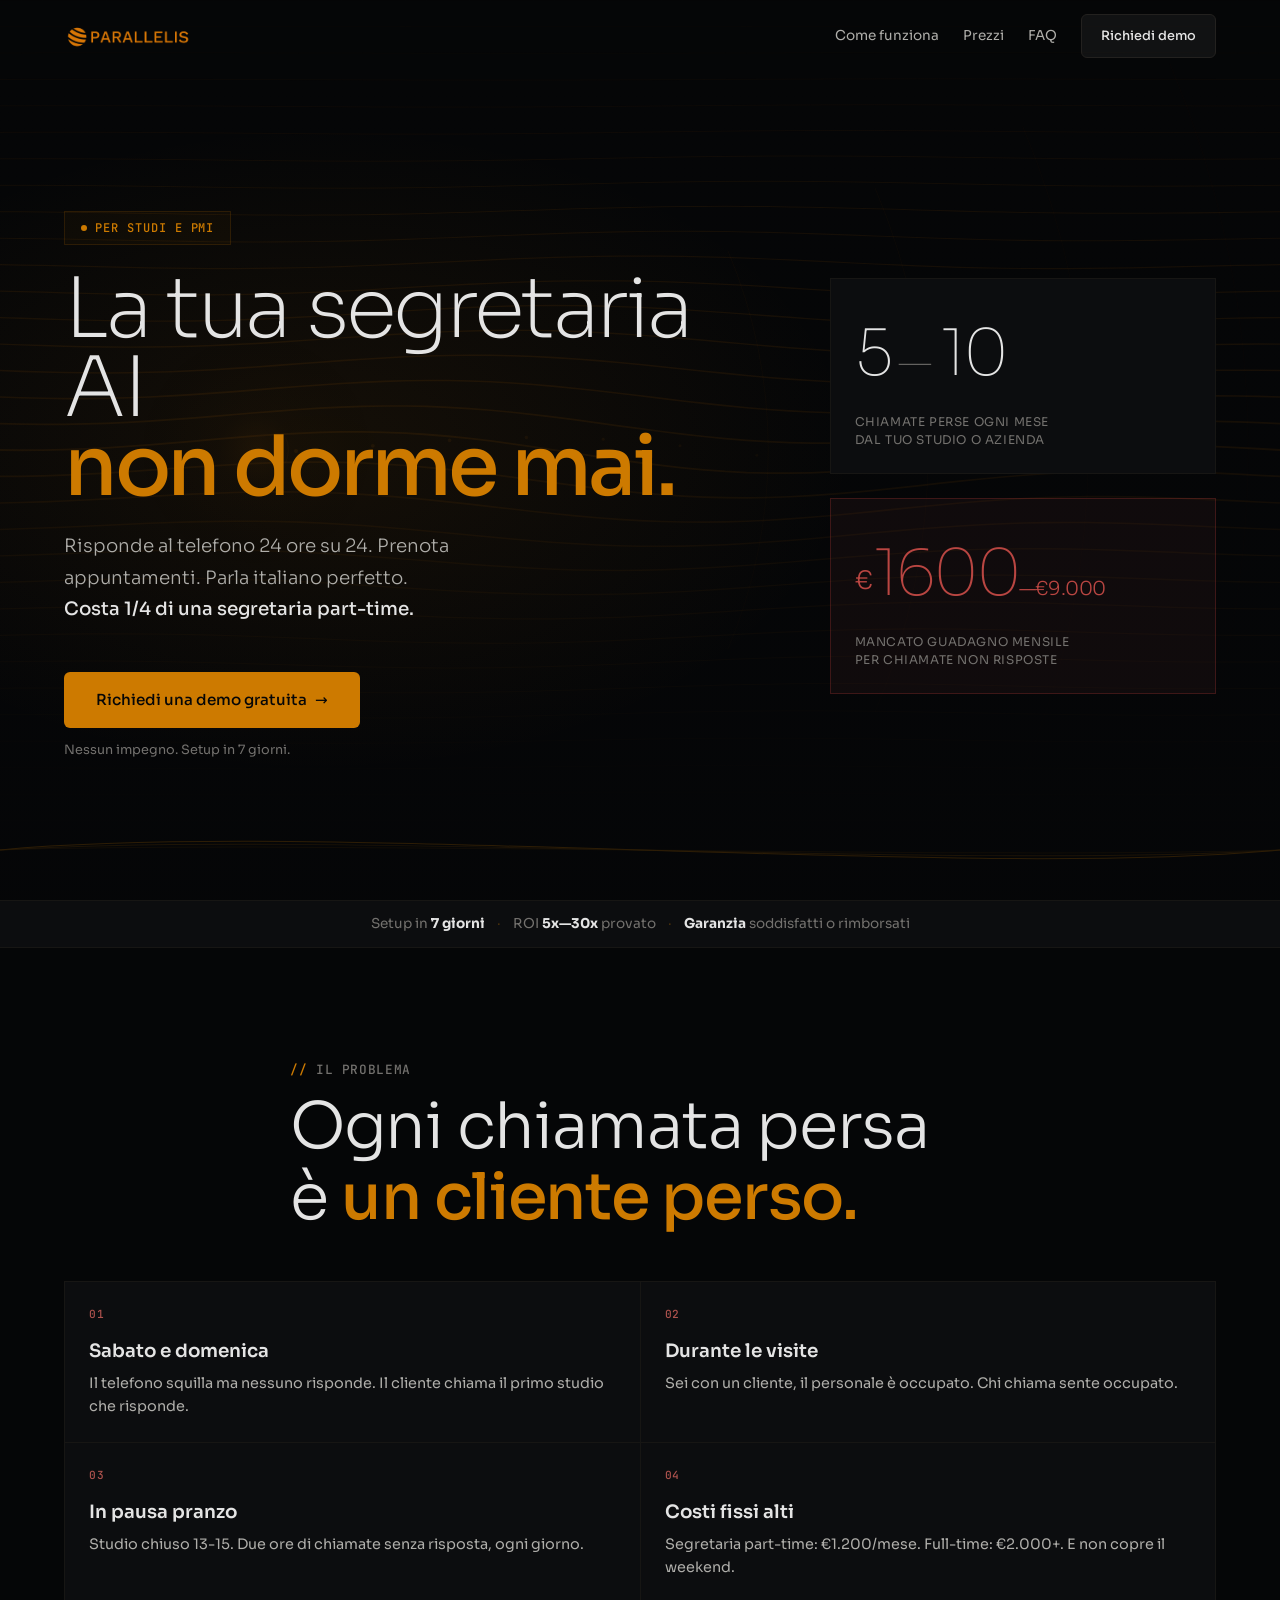
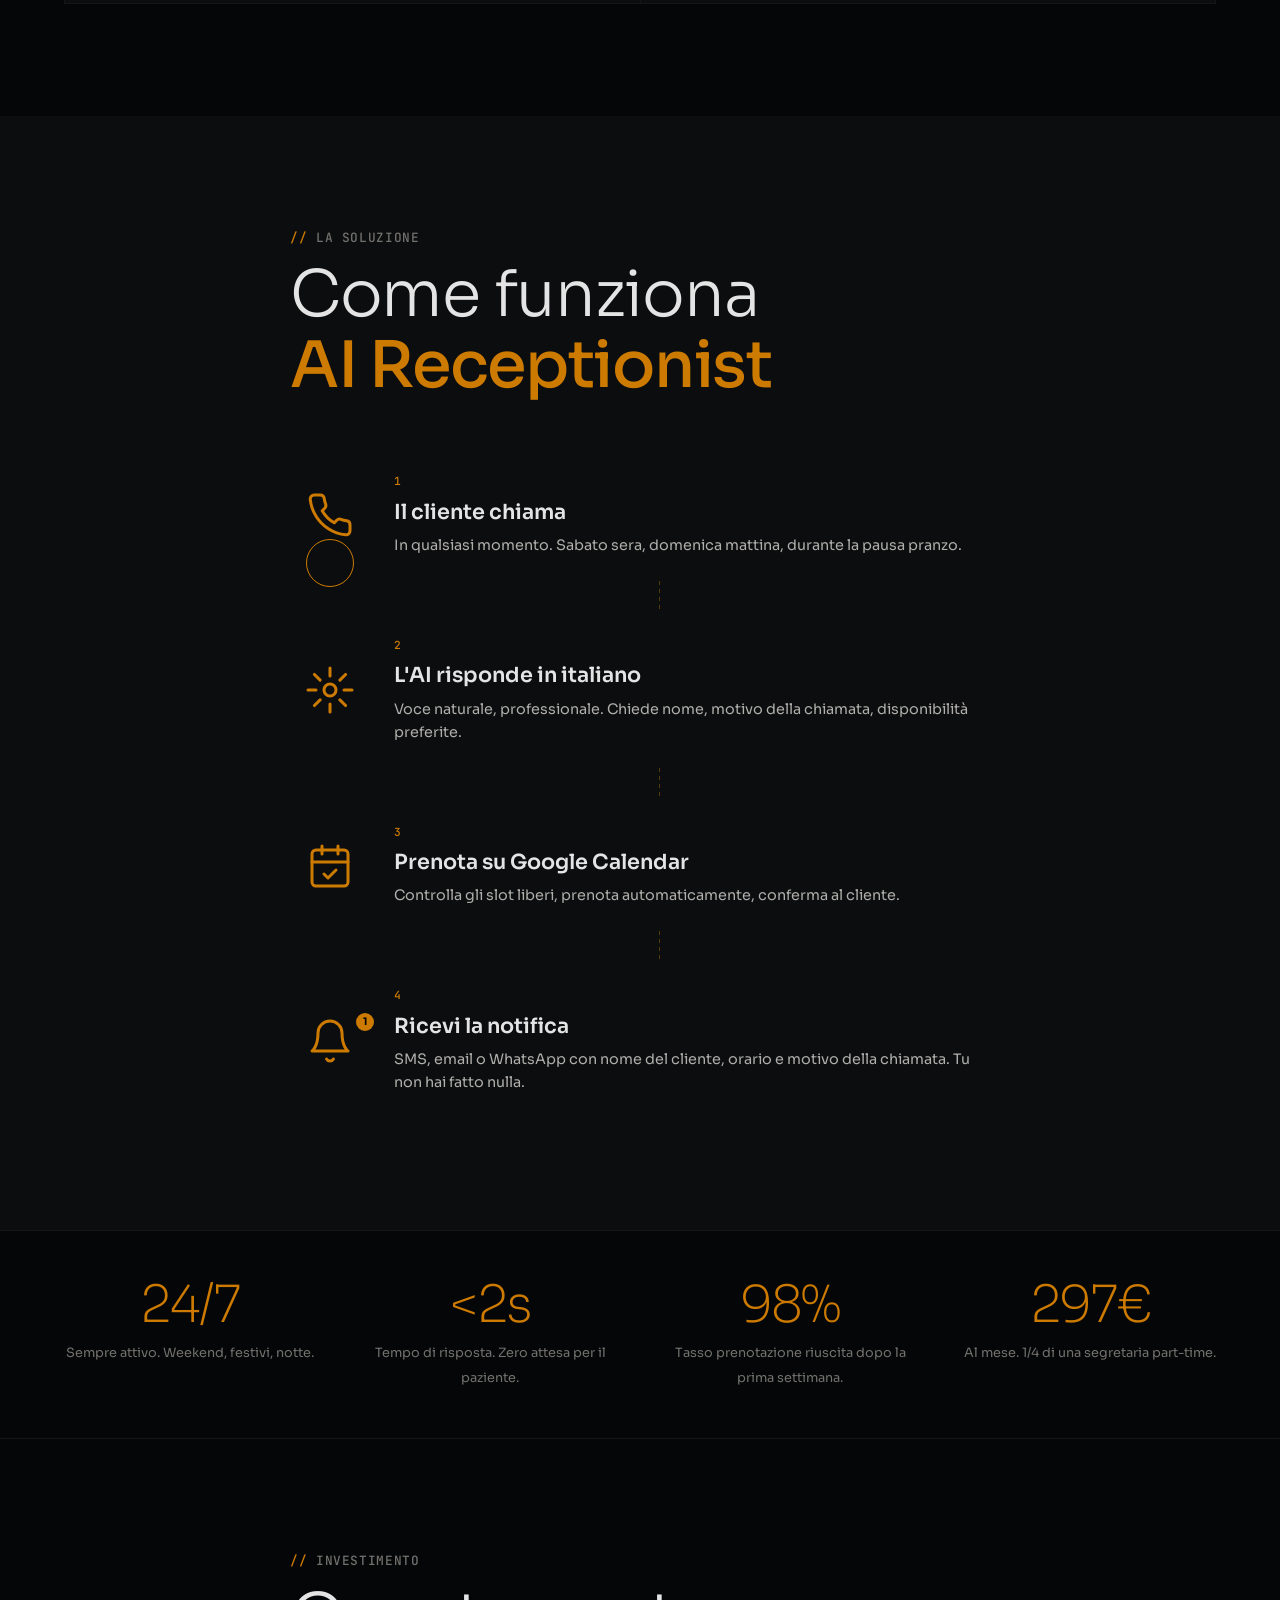
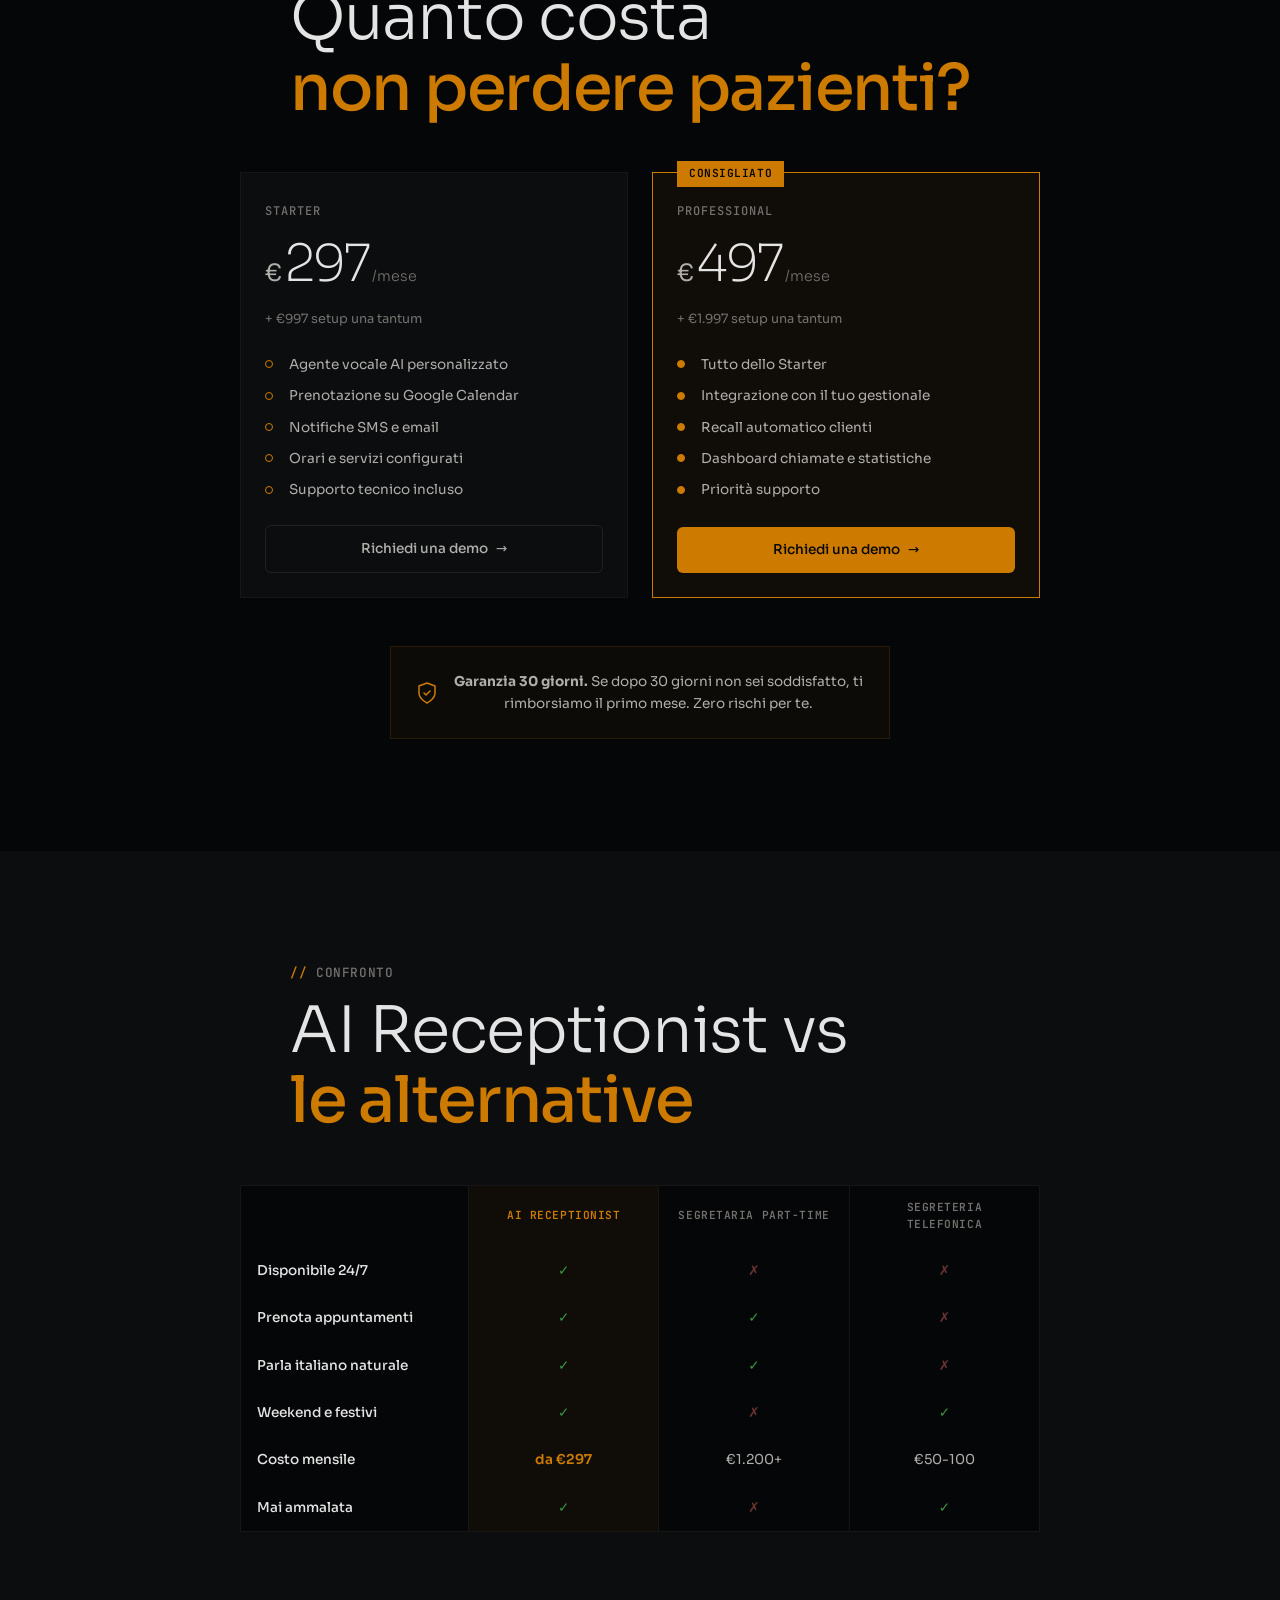
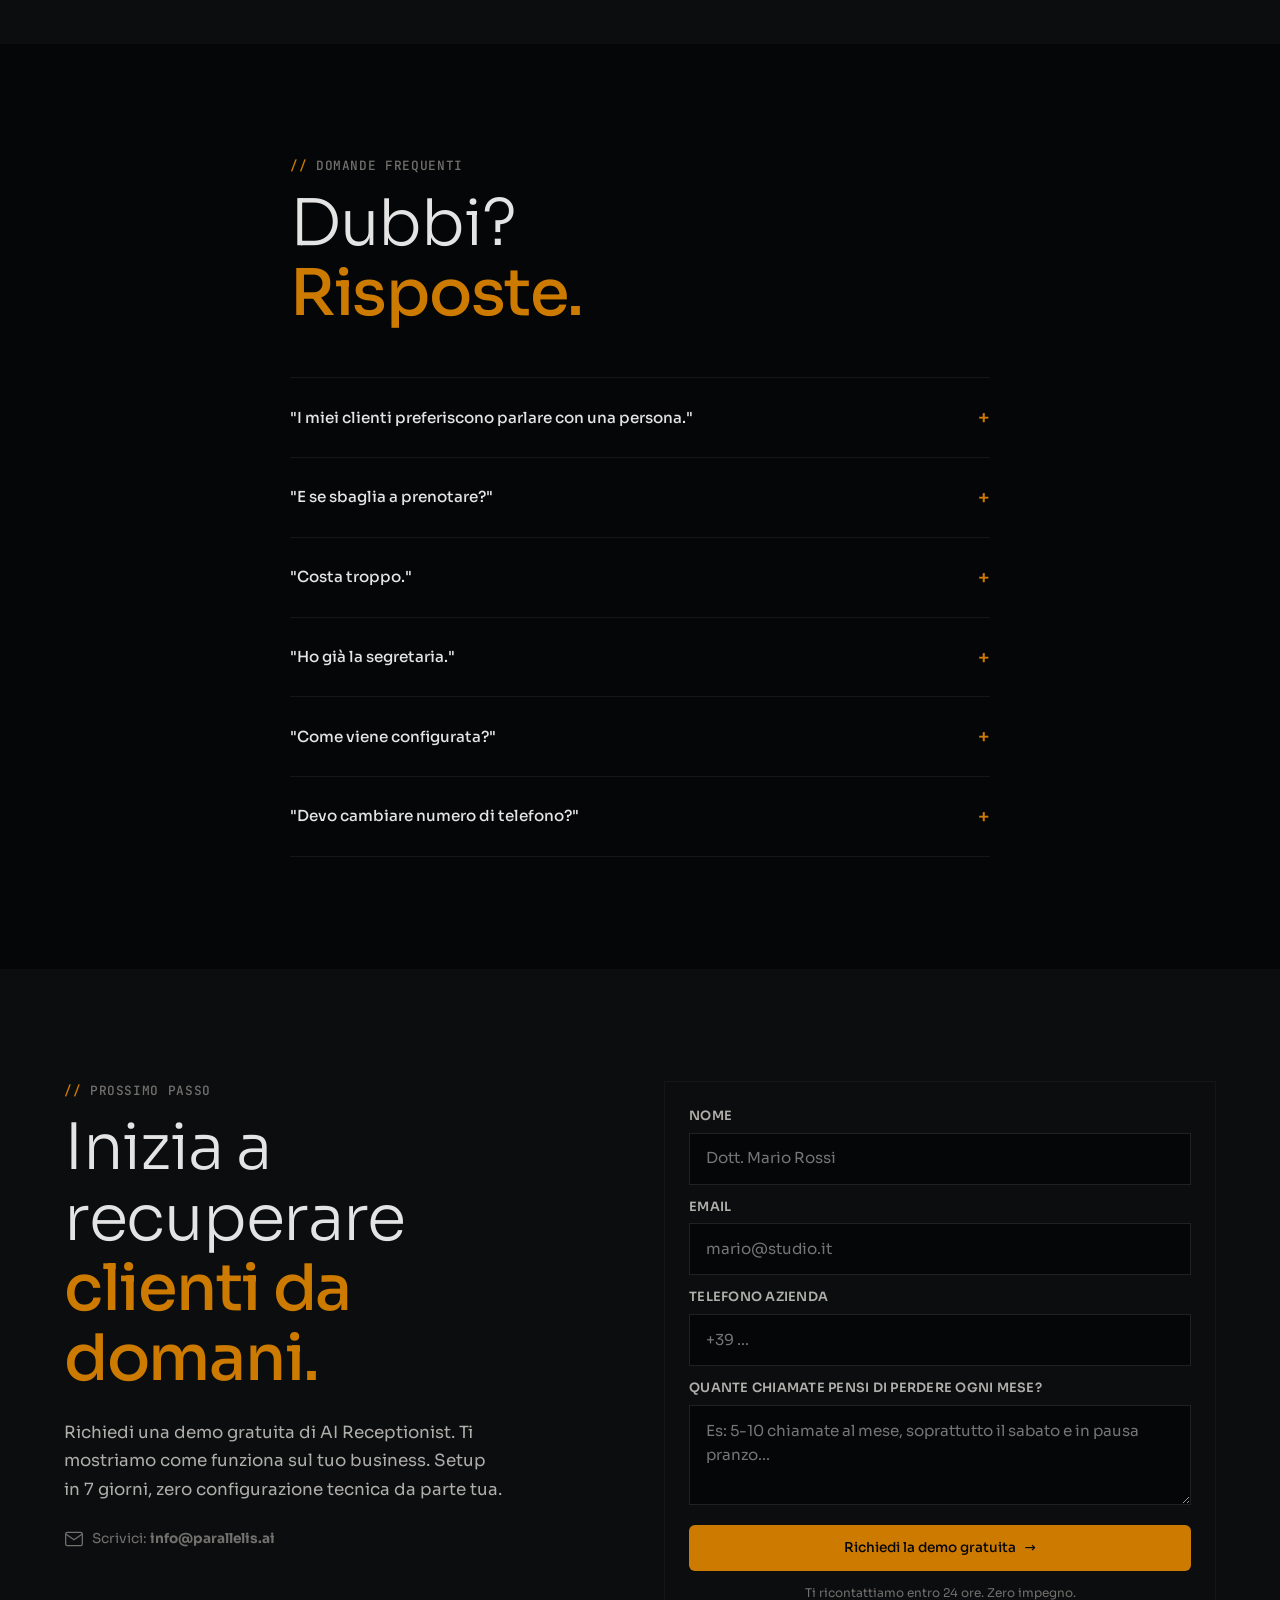
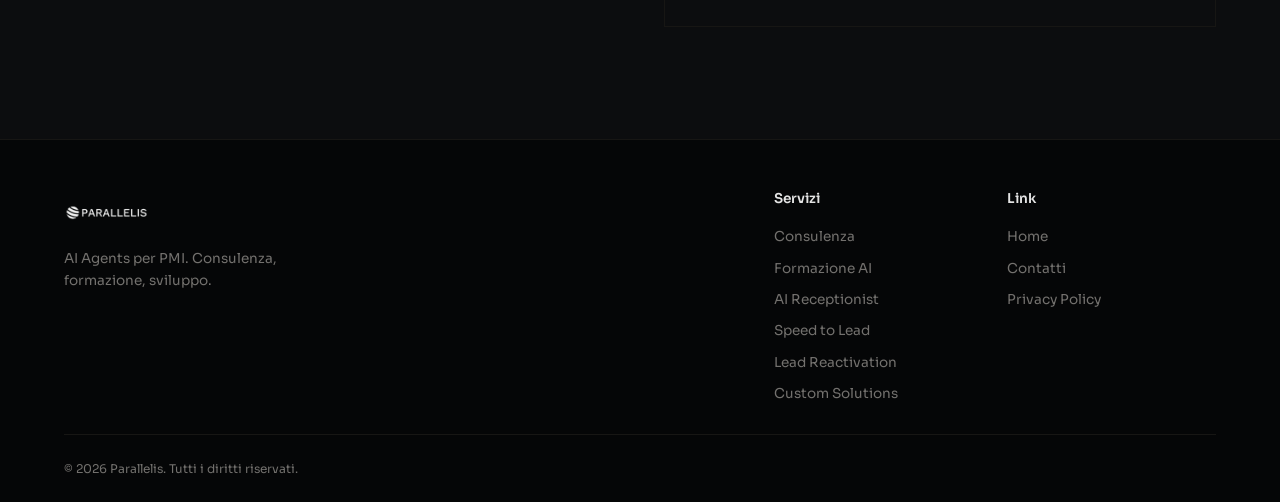
==== ai-receptionist.html @ dc1c299d "Initial commit: AI Receptionist, Speed to Lead, Lead Reactivation, Formazione AI" ====
<!DOCTYPE html>
<html lang="it" class="no-js">
<head>
<meta charset="UTF-8">
<meta name="viewport" content="width=device-width, initial-scale=1.0">
<title>Parallelis AI</title>
<meta name="description" content="Receptionist AI che risponde al telefono 24 ore su 24, parla italiano, prenota appuntamenti su Google Calendar. Da 297€/mese. Garanzia soddisfatti o rimborsati 30 giorni.">
<meta name="keywords" content="receptionist AI, assistente vocale, segretaria AI, dentista, studio dentistico, prenotazioni automatiche, voice agent">
<meta name="author" content="Parallelis">
<meta name="robots" content="index, follow">
<link rel="canonical" href="https://parallelis.it/ai-receptionist">

<meta property="og:title" content="AI Receptionist — La tua segretaria AI che non dorme mai">
<meta property="og:description" content="Risponde al telefono 24/7, prenota appuntamenti, parla italiano perfetto. Garanzia 30 giorni.">
<meta property="og:type" content="product">
<meta property="og:url" content="https://parallelis.it/ai-receptionist">
<meta property="og:site_name" content="Parallelis">

<meta name="twitter:card" content="summary_large_image">
<meta name="twitter:title" content="AI Receptionist — Segretaria AI 24/7 per la tua azienda">
<meta name="twitter:description" content="Non perdere più clienti. L'AI risponde, prenota, ti notifica. 297€/mese.">

<script type="application/ld+json">
{
  "@context": "https://schema.org",
  "@type": "SoftwareApplication",
  "name": "AI Receptionist by Parallelis",
  "applicationCategory": "BusinessApplication",
  "operatingSystem": "Cloud",
  "description": "Assistente vocale AI 24/7 per studi professionali e PMI. Risponde al telefono, prenota appuntamenti, qualifica clienti.",
  "offers": {
    "@type": "AggregateOffer",
    "lowPrice": "997",
    "highPrice": "1997",
    "priceCurrency": "EUR",
    "billingPeriod": "P1M"
  }
}
</script>

<link rel="preconnect" href="https://fonts.googleapis.com">
<link rel="preconnect" href="https://fonts.gstatic.com" crossorigin>
<link rel="icon" type="image/png" href="favicon.png" sizes="64x64">
<link rel="apple-touch-icon" href="apple-touch-icon.png">
<link href="https://fonts.googleapis.com/css2?family=Sora:wght@300;400;500;600;700;800&family=JetBrains+Mono:wght@400;500&display=swap" rel="stylesheet">
<link rel="stylesheet" href="styles.css">
<link rel="stylesheet" href="receptionist.css">
<script>document.documentElement.classList.remove('no-js');</script>
</head>
<body>

<a href="#main-content" class="skip-link">Salta al contenuto</a>

<header class="site-header" role="banner">
  <nav class="nav" aria-label="Navigazione principale">
    <a href="index.html" class="logo" aria-label="Parallelis Home">
      <img src="parallelis-logo-amber.png" alt="Parallelis" class="logo-img" width="240" height="135">
    </a>
    <div class="nav-links" id="nav-menu">
      <a href="#come-funziona">Come funziona</a>
      <a href="#prezzi">Prezzi</a>
      <a href="#faq">FAQ</a>
      <a href="#contatto" class="btn btn--nav">Richiedi demo</a>
    </div>
    <button class="hamburger" aria-label="Menu" aria-expanded="false" aria-controls="nav-menu">
      <span class="hamburger-line"></span>
      <span class="hamburger-line"></span>
    </button>
  </nav>
</header>

<main id="main-content">

  <section class="lp-hero" id="hero">
    <div class="lp-hero-bg">
      <canvas class="lp-hero-canvas" aria-hidden="true"></canvas>
    </div>
    <div class="lp-hero-inner">
      <div class="lp-hero-text">
        <p class="lp-badge">
          <span class="lp-badge-dot"></span>
          Per studi e PMI
        </p>
        <h1 class="lp-hero-title">
          La tua segretaria AI<br>
          <span class="text-accent">non dorme mai.</span>
        </h1>
        <p class="lp-hero-sub">
          Risponde al telefono 24 ore su 24. Prenota appuntamenti. Parla italiano perfetto.<br>
          <strong>Costa 1/4 di una segretaria part-time.</strong>
        </p>
        <div class="lp-hero-cta">
          <a href="#contatto" class="btn btn--primary btn--lg">
            Richiedi una demo gratuita
            <span class="btn-arrow">→</span>
          </a>
          <p class="lp-hero-note">Nessun impegno. Setup in 7 giorni.</p>
        </div>
      </div>

      <div class="lp-hero-metric" aria-hidden="true">
        <div class="lp-metric-card">
          <span class="lp-metric-value" data-count="5">0</span><span class="lp-metric-dash">—</span><span class="lp-metric-value" data-count="10">0</span>
          <span class="lp-metric-label">chiamate perse ogni mese<br>dal tuo studio o azienda</span>
        </div>
        <div class="lp-metric-card lp-metric-card--accent">
          <span class="lp-metric-currency">€</span><span class="lp-metric-value" data-count="1600">0</span><span class="lp-metric-range">—€9.000</span>
          <span class="lp-metric-label">mancato guadagno mensile<br>per chiamate non risposte</span>
        </div>
      </div>
    </div>

    <div class="lp-wave" aria-hidden="true">
      <svg viewBox="0 0 800 100" preserveAspectRatio="none">
        <path class="wave-line wave-1" d="M0,50 C200,20 600,80 800,50" fill="none" stroke="currentColor" stroke-width="1"/>
        <path class="wave-line wave-2" d="M0,50 C200,30 600,70 800,50" fill="none" stroke="currentColor" stroke-width="1"/>
        <path class="wave-line wave-3" d="M0,50 C200,40 600,60 800,50" fill="none" stroke="currentColor" stroke-width="1"/>
      </svg>
    </div>
  </section>

  <section class="lp-social-proof">
    <div class="lp-proof-inner">
      <span class="lp-proof-item">Setup in <strong>7 giorni</strong></span>
      <span class="lp-proof-sep">·</span>
      <span class="lp-proof-item">ROI <strong>5x—30x</strong> provato</span>
      <span class="lp-proof-sep">·</span>
      <span class="lp-proof-item"><strong>Garanzia</strong> soddisfatti o rimborsati</span>
    </div>
  </section>

  <section class="lp-problem" id="problema">
    <div class="lp-container">
      <div class="lp-section-header">
        <p class="section-eyebrow"><span class="mono-accent">//</span> Il problema</p>
        <h2 class="section-title">
          Ogni chiamata persa<br>
          è <span class="text-accent">un cliente perso.</span>
        </h2>
      </div>
      <div class="lp-problem-grid">
        <div class="lp-problem-item" data-reveal>
          <span class="lp-problem-num">01</span>
          <h3>Sabato e domenica</h3>
          <p>Il telefono squilla ma nessuno risponde. Il cliente chiama il primo studio che risponde.</p>
        </div>
        <div class="lp-problem-item" data-reveal>
          <span class="lp-problem-num">02</span>
          <h3>Durante le visite</h3>
          <p>Sei con un cliente, il personale è occupato. Chi chiama sente occupato.</p>
        </div>
        <div class="lp-problem-item" data-reveal>
          <span class="lp-problem-num">03</span>
          <h3>In pausa pranzo</h3>
          <p>Studio chiuso 13-15. Due ore di chiamate senza risposta, ogni giorno.</p>
        </div>
        <div class="lp-problem-item" data-reveal>
          <span class="lp-problem-num">04</span>
          <h3>Costi fissi alti</h3>
          <p>Segretaria part-time: €1.200/mese. Full-time: €2.000+. E non copre il weekend.</p>
        </div>
      </div>
    </div>
  </section>

  <section class="lp-solution" id="come-funziona">
    <div class="lp-container">
      <div class="lp-section-header">
        <p class="section-eyebrow"><span class="mono-accent">//</span> La soluzione</p>
        <h2 class="section-title">
          Come funziona<br>
          <span class="text-accent">AI Receptionist</span>
        </h2>
      </div>

      <div class="lp-flow">
        <div class="lp-flow-step" data-reveal>
          <div class="lp-flow-visual">
            <div class="lp-phone-ring">
              <svg width="48" height="48" viewBox="0 0 24 24" fill="none" stroke="currentColor" stroke-width="1.5" stroke-linecap="round" stroke-linejoin="round">
                <path d="M22 16.92v3a2 2 0 0 1-2.18 2 19.79 19.79 0 0 1-8.63-3.07 19.5 19.5 0 0 1-6-6 19.79 19.79 0 0 1-3.07-8.67A2 2 0 0 1 4.11 2h3a2 2 0 0 1 2 1.72c.127.96.361 1.903.7 2.81a2 2 0 0 1-.45 2.11L8.09 9.91a16 16 0 0 0 6 6l1.27-1.27a2 2 0 0 1 2.11-.45c.907.339 1.85.573 2.81.7A2 2 0 0 1 22 16.92z"/>
              </svg>
              <span class="lp-ring-pulse"></span>
            </div>
          </div>
          <div class="lp-flow-content">
            <span class="lp-flow-num">1</span>
            <h3>Il cliente chiama</h3>
            <p>In qualsiasi momento. Sabato sera, domenica mattina, durante la pausa pranzo.</p>
          </div>
        </div>

        <div class="lp-flow-connector" aria-hidden="true">
          <span class="lp-connector-line"></span>
        </div>

        <div class="lp-flow-step" data-reveal>
          <div class="lp-flow-visual">
            <div class="lp-ai-brain">
              <svg width="48" height="48" viewBox="0 0 24 24" fill="none" stroke="currentColor" stroke-width="1.5" stroke-linecap="round" stroke-linejoin="round">
                <circle cx="12" cy="12" r="3"/>
                <path d="M12 1v4M12 19v4M4.22 4.22l2.83 2.83M16.95 16.95l2.83 2.83M1 12h4M19 12h4M4.22 19.78l2.83-2.83M16.95 7.05l2.83-2.83"/>
              </svg>
            </div>
          </div>
          <div class="lp-flow-content">
            <span class="lp-flow-num">2</span>
            <h3>L'AI risponde in italiano</h3>
            <p>Voce naturale, professionale. Chiede nome, motivo della chiamata, disponibilità preferite.</p>
          </div>
        </div>

        <div class="lp-flow-connector" aria-hidden="true">
          <span class="lp-connector-line"></span>
        </div>

        <div class="lp-flow-step" data-reveal>
          <div class="lp-flow-visual">
            <div class="lp-calendar-check">
              <svg width="48" height="48" viewBox="0 0 24 24" fill="none" stroke="currentColor" stroke-width="1.5" stroke-linecap="round" stroke-linejoin="round">
                <rect x="3" y="4" width="18" height="18" rx="2" ry="2"/>
                <line x1="16" y1="2" x2="16" y2="6"/>
                <line x1="8" y1="2" x2="8" y2="6"/>
                <line x1="3" y1="10" x2="21" y2="10"/>
                <path d="M9 16l2 2 4-4"/>
              </svg>
            </div>
          </div>
          <div class="lp-flow-content">
            <span class="lp-flow-num">3</span>
            <h3>Prenota su Google Calendar</h3>
            <p>Controlla gli slot liberi, prenota automaticamente, conferma al cliente.</p>
          </div>
        </div>

        <div class="lp-flow-connector" aria-hidden="true">
          <span class="lp-connector-line"></span>
        </div>

        <div class="lp-flow-step" data-reveal>
          <div class="lp-flow-visual">
            <div class="lp-bell-notify">
              <svg width="48" height="48" viewBox="0 0 24 24" fill="none" stroke="currentColor" stroke-width="1.5" stroke-linecap="round" stroke-linejoin="round">
                <path d="M18 8A6 6 0 0 0 6 8c0 7-3 9-3 9h18s-3-2-3-9"/>
                <path d="M13.73 21a2 2 0 0 1-3.46 0"/>
              </svg>
              <span class="lp-notify-badge">1</span>
            </div>
          </div>
          <div class="lp-flow-content">
            <span class="lp-flow-num">4</span>
            <h3>Ricevi la notifica</h3>
            <p>SMS, email o WhatsApp con nome del cliente, orario e motivo della chiamata. Tu non hai fatto nulla.</p>
          </div>
        </div>
      </div>
    </div>
  </section>

  <section class="lp-numbers">
    <div class="lp-container">
      <div class="lp-numbers-grid">
        <div class="lp-number-item" data-reveal>
          <span class="lp-number-value">24/7</span>
          <span class="lp-number-label">Sempre attivo. Weekend, festivi, notte.</span>
        </div>
        <div class="lp-number-item" data-reveal>
          <span class="lp-number-value">&lt;2s</span>
          <span class="lp-number-label">Tempo di risposta. Zero attesa per il paziente.</span>
        </div>
        <div class="lp-number-item" data-reveal>
          <span class="lp-number-value">98%</span>
          <span class="lp-number-label">Tasso prenotazione riuscita dopo la prima settimana.</span>
        </div>
        <div class="lp-number-item" data-reveal>
          <span class="lp-number-value">297€</span>
          <span class="lp-number-label">Al mese. 1/4 di una segretaria part-time.</span>
        </div>
      </div>
    </div>
  </section>

  <section class="lp-pricing" id="prezzi">
    <div class="lp-container">
      <div class="lp-section-header">
        <p class="section-eyebrow"><span class="mono-accent">//</span> Investimento</p>
        <h2 class="section-title">
          Quanto costa<br>
          <span class="text-accent">non perdere pazienti?</span>
        </h2>
      </div>

      <div class="lp-pricing-grid">
        <div class="lp-price-card" data-reveal>
          <div class="lp-price-header">
            <span class="lp-price-tier">Starter</span>
            <div class="lp-price-amount">
              <span class="lp-price-currency">€</span><span class="lp-price-value">297</span>
              <span class="lp-price-period">/mese</span>
            </div>
            <span class="lp-price-setup">+ €997 setup una tantum</span>
          </div>
          <ul class="lp-price-features">
            <li>Agente vocale AI personalizzato</li>
            <li>Prenotazione su Google Calendar</li>
            <li>Notifiche SMS e email</li>
            <li>Orari e servizi configurati</li>
            <li>Supporto tecnico incluso</li>
          </ul>
          <a href="#contatto" class="btn btn--ghost btn--full">
            Richiedi una demo
            <span class="btn-arrow">→</span>
          </a>
        </div>

        <div class="lp-price-card lp-price-card--featured" data-reveal>
          <span class="lp-price-badge">Consigliato</span>
          <div class="lp-price-header">
            <span class="lp-price-tier">Professional</span>
            <div class="lp-price-amount">
              <span class="lp-price-currency">€</span><span class="lp-price-value">497</span>
              <span class="lp-price-period">/mese</span>
            </div>
            <span class="lp-price-setup">+ €1.997 setup una tantum</span>
          </div>
          <ul class="lp-price-features">
            <li>Tutto dello Starter</li>
            <li>Integrazione con il tuo gestionale</li>
            <li>Recall automatico clienti</li>
            <li>Dashboard chiamate e statistiche</li>
            <li>Priorità supporto</li>
          </ul>
          <a href="#contatto" class="btn btn--primary btn--full">
            Richiedi una demo
            <span class="btn-arrow">→</span>
          </a>
        </div>
      </div>

      <div class="lp-pricing-guarantee">
        <svg width="24" height="24" viewBox="0 0 24 24" fill="none" stroke="currentColor" stroke-width="1.5" stroke-linecap="round" stroke-linejoin="round">
          <path d="M12 22s8-4 8-10V5l-8-3-8 3v7c0 6 8 10 8 10z"/>
          <path d="M9 12l2 2 4-4"/>
        </svg>
        <p><strong>Garanzia 30 giorni.</strong> Se dopo 30 giorni non sei soddisfatto, ti rimborsiamo il primo mese. Zero rischi per te.</p>
      </div>
    </div>
  </section>

  <section class="lp-compare">
    <div class="lp-container">
      <div class="lp-section-header">
        <p class="section-eyebrow"><span class="mono-accent">//</span> Confronto</p>
        <h2 class="section-title">
          AI Receptionist vs<br>
          <span class="text-accent">le alternative</span>
        </h2>
      </div>
      <div class="lp-compare-table" data-reveal>
        <div class="lp-compare-row lp-compare-head">
          <span></span>
          <span class="lp-compare-highlight">AI Receptionist</span>
          <span>Segretaria part-time</span>
          <span>Segreteria telefonica</span>
        </div>
        <div class="lp-compare-row">
          <span>Disponibile 24/7</span>
          <span class="lp-compare-highlight"><span class="lp-check">✓</span></span>
          <span><span class="lp-cross">✗</span></span>
          <span><span class="lp-cross">✗</span></span>
        </div>
        <div class="lp-compare-row">
          <span>Prenota appuntamenti</span>
          <span class="lp-compare-highlight"><span class="lp-check">✓</span></span>
          <span><span class="lp-check">✓</span></span>
          <span><span class="lp-cross">✗</span></span>
        </div>
        <div class="lp-compare-row">
          <span>Parla italiano naturale</span>
          <span class="lp-compare-highlight"><span class="lp-check">✓</span></span>
          <span><span class="lp-check">✓</span></span>
          <span><span class="lp-cross">✗</span></span>
        </div>
        <div class="lp-compare-row">
          <span>Weekend e festivi</span>
          <span class="lp-compare-highlight"><span class="lp-check">✓</span></span>
          <span><span class="lp-cross">✗</span></span>
          <span><span class="lp-check">✓</span></span>
        </div>
        <div class="lp-compare-row">
          <span>Costo mensile</span>
          <span class="lp-compare-highlight">da €297</span>
          <span>€1.200+</span>
          <span>€50-100</span>
        </div>
        <div class="lp-compare-row">
          <span>Mai ammalata</span>
          <span class="lp-compare-highlight"><span class="lp-check">✓</span></span>
          <span><span class="lp-cross">✗</span></span>
          <span><span class="lp-check">✓</span></span>
        </div>
      </div>
    </div>
  </section>

  <section class="lp-faq" id="faq">
    <div class="lp-container">
      <div class="lp-section-header">
        <p class="section-eyebrow"><span class="mono-accent">//</span> Domande frequenti</p>
        <h2 class="section-title">
          Dubbi?<br>
          <span class="text-accent">Risposte.</span>
        </h2>
      </div>

      <div class="lp-faq-list">
        <details class="lp-faq-item" data-reveal>
          <summary>
            <span>"I miei clienti preferiscono parlare con una persona."</span>
            <span class="lp-faq-toggle">+</span>
          </summary>
          <p>Certo, e l'AI non sostituisce il personale durante l'orario di lavoro. Ma quando non potete rispondere — sabato, domenica, in pausa pranzo — l'AI recupera i clienti che altrimenti chiamerebbero il concorrente. Il 73% delle persone preferisce parlare con un AI che risponde subito piuttosto che sentire la segreteria.</p>
        </details>

        <details class="lp-faq-item" data-reveal>
          <summary>
            <span>"E se sbaglia a prenotare?"</span>
            <span class="lp-faq-toggle">+</span>
          </summary>
          <p>La prima settimana monitoriamo insieme ogni chiamata. L'AI impara dai tuoi orari e dalle tue regole. Dopo 7 giorni di calibrazione, il tasso di errore è sotto il 2%. E ogni prenotazione ti arriva come notifica, quindi puoi sempre verificare.</p>
        </details>

        <details class="lp-faq-item" data-reveal>
          <summary>
            <span>"Costa troppo."</span>
            <span class="lp-faq-toggle">+</span>
          </summary>
          <p>Una segretaria part-time costa €1.200/mese e copre solo 4-5 ore al giorno. AI Receptionist costa €297/mese, copre 24 ore e non si ammala mai. Un solo cliente recuperato al mese ripaga il servizio quasi 3 volte.</p>
        </details>

        <details class="lp-faq-item" data-reveal>
          <summary>
            <span>"Ho già la segretaria."</span>
            <span class="lp-faq-toggle">+</span>
          </summary>
          <p>Perfetto — l'AI la libera dal telefono, non la sostituisce. Il tuo personale si concentra sui clienti in sede, l'AI gestisce le chiamate quando nessuno può rispondere. È una collaborazione, non una sostituzione.</p>
        </details>

        <details class="lp-faq-item" data-reveal>
          <summary>
            <span>"Come viene configurata?"</span>
            <span class="lp-faq-toggle">+</span>
          </summary>
          <p>Una chiamata di 30 minuti in cui ci dici i tuoi orari, servizi, e come vuoi che risponda. Noi colleghiamo il tuo Google Calendar, configuriamo il numero, e facciamo chiamate di prova insieme. In 7 giorni sei operativo.</p>
        </details>

        <details class="lp-faq-item" data-reveal>
          <summary>
            <span>"Devo cambiare numero di telefono?"</span>
            <span class="lp-faq-toggle">+</span>
          </summary>
          <p>No. Puoi deviare le chiamate non risposte al nostro numero, oppure usare un nuovo numero per le chiamate fuori orario. Entrambe le opzioni funzionano. Non tocchiamo il tuo numero esistente.</p>
        </details>
      </div>
    </div>
  </section>

  <section class="lp-cta" id="contatto">
    <div class="lp-container">
      <div class="lp-cta-grid">
        <div class="lp-cta-text">
          <p class="section-eyebrow"><span class="mono-accent">//</span> Prossimo passo</p>
          <h2 class="section-title">
            Inizia a recuperare<br>
            <span class="text-accent">clienti da domani.</span>
          </h2>
          <p class="lp-cta-desc">
            Richiedi una demo gratuita di AI Receptionist. Ti mostriamo come funziona sul tuo business.
            Setup in 7 giorni, zero configurazione tecnica da parte tua.
          </p>
          <div class="lp-cta-contact">
            <a href="mailto:info@parallelis.ai" class="lp-cta-phone">
              <svg width="20" height="20" viewBox="0 0 24 24" fill="none" stroke="currentColor" stroke-width="1.5"><path d="M4 4h16c1.1 0 2 .9 2 2v12c0 1.1-.9 2-2 2H4c-1.1 0-2-.9-2-2V6c0-1.1.9-2 2-2z"/><polyline points="22,6 12,13 2,6"/></svg>
              <span>Scrivici: <strong>info@parallelis.ai</strong></span>
            </a>
          </div>
        </div>

        <form class="contact-form" netlify name="ai-receptionist" method="POST" data-netlify="true">
          <input type="hidden" name="form-name" value="ai-receptionist">
          <input type="hidden" name="product" value="AI Receptionist">
          <div class="form-group">
            <label for="name">Nome</label>
            <input type="text" id="name" name="name" placeholder="Dott. Mario Rossi" autocomplete="name" required>
          </div>
          <div class="form-group">
            <label for="email">Email</label>
            <input type="email" id="email" name="email" placeholder="mario@studio.it" autocomplete="email" required>
          </div>
          <div class="form-group">
            <label for="phone">Telefono azienda</label>
            <input type="tel" id="phone" name="phone" placeholder="+39 ..." autocomplete="tel">
          </div>
          <div class="form-group">
            <label for="message">Quante chiamate pensi di perdere ogni mese?</label>
            <textarea id="message" name="message" rows="3" placeholder="Es: 5-10 chiamate al mese, soprattutto il sabato e in pausa pranzo..."></textarea>
          </div>
          <button type="submit" class="btn btn--primary btn--full">
            Richiedi la demo gratuita
            <span class="btn-arrow">→</span>
          </button>
          <p class="form-note">Ti ricontattiamo entro 24 ore. Zero impegno.</p>
        </form>
      </div>
    </div>
  </section>

</main>

<footer class="site-footer" role="contentinfo">
  <div class="lp-container">
    <div class="footer-grid">
      <div class="footer-brand">
        <a href="index.html" class="logo">
          <img src="parallelis-logo-dark.png" alt="Parallelis" class="logo-img logo-img--small" width="120" height="67" loading="lazy">
        </a>
        <p class="footer-desc">AI Agents per PMI. Consulenza, formazione, sviluppo.</p>
      </div>
      <div class="footer-links">
        <nav class="footer-col" aria-label="Servizi">
          <h4>Servizi</h4>
          <a href="index.html#servizi">Consulenza</a>
          <a href="formazione-ai.html">Formazione AI</a>
          <a href="ai-receptionist.html">AI Receptionist</a>
          <a href="speed-to-lead-agent.html">Speed to Lead</a>
          <a href="lead-reactivation-agent.html">Lead Reactivation</a>
          <a href="index.html#servizi">Custom Solutions</a>
        </nav>
        <nav class="footer-col" aria-label="Navigazione">
          <h4>Link</h4>
          <a href="index.html">Home</a>
          <a href="ai-receptionist.html#contatto">Contatti</a>
          <a href="mailto:info@parallelis.ai?subject=Privacy">Privacy Policy</a>
        </nav>
      </div>
    </div>
    <div class="footer-bottom">
      <p>&copy; 2026 Parallelis. Tutti i diritti riservati.</p>
    </div>
  </div>
</footer>

<script src="script.js"></script>
<script src="receptionist.js"></script>

<div class="lp-mobile-cta" id="mobile-cta" aria-hidden="true">
  <a href="#contatto" class="btn btn--primary btn--full">
    Richiedi demo gratuita
    <span class="btn-arrow">→</span>
  </a>
</div>

</body>
</html>
---- styles.css ----
/* ============================================
   Parallelis — Neo-Industrial Solar Design System
   Anti-AI-slop by design
   ============================================ */

/* --- Custom Properties --- */
:root {
  /* palette */
  --bg: oklch(12% 0.005 260);
  --surface: oklch(16% 0.005 260);
  --surface-hover: oklch(20% 0.005 260);
  --accent: oklch(65% 0.18 75);
  --accent-glow: oklch(65% 0.18 75 / 0.15);
  --accent-bg: oklch(65% 0.18 75 / 0.04);
  --accent-border: oklch(65% 0.18 75 / 0.15);
  --accent-light: oklch(65% 0.18 75 / 0.3);
  --accent-2: oklch(55% 0.12 45);
  --text: oklch(92% 0 0);
  --text-secondary: oklch(75% 0.005 80);
  --text-muted: oklch(55% 0.005 80);
  --border: oklch(25% 0.005 75);
  --border-light: oklch(20% 0.005 75);
  --border-hover: oklch(40% 0.005 75);
  --surface-overlay: oklch(100% 0 0 / 0.05);

  /* typography */
  --font-display: 'Sora', system-ui, sans-serif;
  --font-mono: 'JetBrains Mono', 'Fira Code', monospace;

  /* spacing */
  --space-xs: 0.5rem;
  --space-sm: 0.75rem;
  --space-md: 1.5rem;
  --space-lg: 3rem;
  --space-xl: 5rem;
  --space-2xl: 7rem;

  /* layout */
  --max-width: 1200px;
  --header-height: 4.5rem;

  /* easing */
  --ease-out-expo: cubic-bezier(0.16, 1, 0.3, 1);
  --ease-out-quart: cubic-bezier(0.25, 1, 0.5, 1);

  color-scheme: dark;
  font-synthesis: none;
}

/* --- Reset --- */
*, *::before, *::after {
  margin: 0;
  padding: 0;
  box-sizing: border-box;
}

html {
  scroll-behavior: smooth;
  -webkit-font-smoothing: antialiased;
  -moz-osx-font-smoothing: grayscale;
}

body {
  font-family: var(--font-display);
  font-weight: 400;
  background: var(--bg);
  color: var(--text);
  line-height: 1.6;
  font-size: 1rem;
}

img, svg { display: block; max-width: 100%; }
a { color: inherit; text-decoration: none; }
button { font: inherit; cursor: pointer; border: none; background: none; }
input, textarea { font: inherit; color: inherit; }

::selection {
  background: var(--accent);
  color: var(--bg);
}

:focus-visible {
  outline: 2px solid var(--accent);
  outline-offset: 2px;
}

/* --- Typography --- */
.section-eyebrow {
  font-family: var(--font-mono);
  font-size: 0.8rem;
  font-weight: 500;
  letter-spacing: 0.05em;
  text-transform: uppercase;
  color: var(--text-muted);
  margin-bottom: var(--space-sm);
}

.mono-accent {
  color: var(--accent);
}

.section-title {
  font-family: var(--font-display);
  font-size: clamp(2.2rem, 5vw, 4rem);
  font-weight: 300;
  letter-spacing: -0.02em;
  line-height: 1.1;
  color: var(--text);
}

.text-accent {
  color: var(--accent);
  font-weight: 500;
}

/* --- Skip Link --- */
.skip-link {
  position: absolute;
  top: -100%;
  left: var(--space-sm);
  padding: 0.5rem 1rem;
  background: var(--accent);
  color: var(--bg);
  font-weight: 600;
  font-size: 0.85rem;
  z-index: 200;
  border-radius: 0 0 6px 6px;
  transition: top 0.2s var(--ease-out-quart);
}

.skip-link:focus {
  top: 0;
}

/* --- Header --- */
.site-header {
  position: fixed;
  top: 0;
  left: 0;
  right: 0;
  z-index: 100;
  height: var(--header-height);
  transition: background 0.3s var(--ease-out-quart),
              border-color 0.3s var(--ease-out-quart);
}

.site-header.scrolled {
  background: color-mix(in oklch, var(--bg) 85%, transparent);
  backdrop-filter: blur(12px);
  -webkit-backdrop-filter: blur(12px);
  border-bottom: 1px solid var(--border);
}

.nav {
  max-width: var(--max-width);
  margin: 0 auto;
  padding: 0 var(--space-md);
  height: 100%;
  display: flex;
  align-items: center;
  justify-content: space-between;
}

.logo {
  display: flex;
  align-items: center;
  transition: opacity 0.2s var(--ease-out-quart);
}

.logo:hover { opacity: 0.8; }

.logo-img {
  height: 72px;
  width: auto;
}

.logo-img--small {
  height: 48px;
}

.nav-links {
  display: flex;
  align-items: center;
  gap: var(--space-md);
}

.nav-links a:not(.btn) {
  font-size: 0.85rem;
  font-weight: 400;
  color: var(--text-secondary);
  transition: color 0.2s var(--ease-out-quart);
}

.nav-links a:not(.btn):hover {
  color: var(--text);
}

/* --- Buttons --- */
.btn {
  display: inline-flex;
  align-items: center;
  gap: 0.5rem;
  padding: 0.75rem 1.5rem;
  font-family: var(--font-display);
  font-size: 0.85rem;
  font-weight: 500;
  border-radius: 6px;
  transition: all 0.2s var(--ease-out-quart);
  white-space: nowrap;
  min-height: 44px;
}

.btn--primary {
  background: var(--accent);
  color: var(--bg);
  position: relative;
  overflow: hidden;
}

.btn--primary[style*="--btn-error: 1"] {
  background: oklch(50% 0.15 20);
}

.btn--primary::after {
  content: '';
  position: absolute;
  inset: 0;
  background: linear-gradient(135deg, transparent 40%, oklch(100% 0 0 / 0.2));
  opacity: 0;
  transition: opacity 0.3s var(--ease-out-quart);
}

.btn--primary:hover {
  transform: scale(1.02);
  box-shadow: 0 0 30px var(--accent-glow), 0 4px 20px var(--accent-light);
}

.btn--primary:hover::after { opacity: 1; }

.btn-arrow {
  transition: transform 0.2s var(--ease-out-quart);
}

.btn--primary:hover .btn-arrow {
  transform: translateX(4px);
}

.btn--ghost {
  color: var(--text-secondary);
  border: 1px solid var(--border);
}

.btn--ghost:hover {
  color: var(--text);
  border-color: var(--text-muted);
  background: var(--surface-overlay);
}

.btn--nav {
  padding: 0.6rem 1.2rem;
  font-size: 0.8rem;
  background: var(--surface-overlay);
  border: 1px solid var(--border);
  color: var(--text);
  min-height: 44px;
}

.btn--nav:hover {
  background: var(--surface-overlay);
  border-color: var(--accent);
}

.btn--full { width: 100%; justify-content: center; }

/* --- Hero --- */
.hero {
  min-height: 100vh;
  position: relative;
  padding: var(--header-height) 0 0;
  display: flex;
  align-items: center;
  overflow: hidden;
}

.hero-bg {
  position: absolute;
  inset: 0;
  z-index: 0;
}

.hero-canvas {
  width: 100%;
  height: 100%;
  display: block;
}

.hero-bg::after {
  content: '';
  position: absolute;
  inset: 0;
  background: 
    radial-gradient(ellipse 80% 60% at 30% 50%, var(--accent-bg), transparent 60%),
    linear-gradient(to bottom, transparent 0%, var(--bg) 100%);
  pointer-events: none;
}

.hero-grid {
  position: relative;
  z-index: 1;
  display: grid;
  grid-template-columns: 1.2fr 0.8fr;
  gap: var(--space-lg);
  align-items: center;
  max-width: var(--max-width);
  margin: 0 auto;
  padding: var(--space-lg) var(--space-md);
  width: 100%;
}

.hero-eyebrow {
  font-family: var(--font-mono);
  font-size: 0.75rem;
  font-weight: 500;
  letter-spacing: 0.08em;
  text-transform: uppercase;
  color: var(--text-muted);
  margin-bottom: var(--space-md);
  opacity: 0;
  animation: revealUp 0.5s 0.15s var(--ease-out-expo) forwards;
}

.hero-title {
  font-family: var(--font-display);
  font-size: clamp(3rem, 8vw, 6rem);
  font-weight: 200;
  letter-spacing: -0.04em;
  line-height: 0.95;
  margin-bottom: var(--space-lg);
  display: flex;
  flex-wrap: wrap;
  gap: 0.15em 0.3em;
  opacity: 0;
  animation: revealUp 0.5s 0.25s var(--ease-out-expo) forwards;
}

.hero-word {
  display: inline-block;
  opacity: 1;
}

.hero-word--accent {
  color: var(--accent);
  font-weight: 600;
}

.hero-subtitle {
  font-size: clamp(0.95rem, 1.5vw, 1.1rem);
  font-weight: 300;
  color: var(--text-secondary);
  max-width: 480px;
  line-height: 1.6;
  margin-bottom: var(--space-lg);
  opacity: 0;
  animation: revealUp 0.5s 0.4s var(--ease-out-expo) forwards;
}

.hero-actions {
  display: flex;
  gap: var(--space-sm);
  opacity: 0;
  animation: revealUp 0.5s 0.55s var(--ease-out-expo) forwards;
}

.hero-visual {
  display: flex;
  flex-direction: column;
  gap: var(--space-md);
  align-items: flex-end;
  opacity: 0;
  animation: revealUp 0.5s 0.5s var(--ease-out-expo) forwards;
}

.hero-stat {
  text-align: right;
}

.hero-stat-value {
  font-family: var(--font-display);
  font-size: clamp(4rem, 10vw, 7rem);
  font-weight: 100;
  line-height: 0.85;
  color: var(--text);
  letter-spacing: -0.05em;
}

.hero-stat-unit {
  font-family: var(--font-display);
  font-size: clamp(1.5rem, 4vw, 2.5rem);
  font-weight: 200;
  color: var(--accent);
  letter-spacing: -0.02em;
}

.hero-stat-label {
  display: block;
  font-size: 0.75rem;
  color: var(--text-muted);
  margin-top: 0.4rem;
  text-transform: uppercase;
  letter-spacing: 0.05em;
}

.hero-scroll {
  position: absolute;
  bottom: var(--space-lg);
  left: 50%;
  transform: translateX(-50%);
  z-index: 2;
  opacity: 0;
  animation: revealUp 0.5s 0.8s var(--ease-out-expo) forwards;
}

.scroll-line {
  display: block;
  width: 1px;
  height: 48px;
  background: linear-gradient(to bottom, var(--text-muted), transparent);
}

@keyframes revealUp {
  from {
    opacity: 0;
    transform: translateY(24px);
  }
  to {
    opacity: 1;
    transform: translateY(0);
  }
}

/* --- Hamburger --- */
.hamburger {
  display: none;
  flex-direction: column;
  justify-content: center;
  gap: 5px;
  width: 44px;
  height: 44px;
  padding: 10px;
  cursor: pointer;
  z-index: 101;
}

.hamburger-line {
  display: block;
  width: 24px;
  height: 2px;
  background: var(--text);
  transition: transform 0.25s var(--ease-out-quart),
              opacity 0.2s var(--ease-out-quart);
}

.hamburger[aria-expanded="true"] .hamburger-line:first-child {
  transform: translateY(7px) rotate(45deg);
}

.hamburger[aria-expanded="true"] .hamburger-line:last-child {
  transform: translateY(-7px) rotate(-45deg);
}

/* --- Sections --- */
section {
  padding: var(--space-2xl) var(--space-md);
  overflow-x: hidden;
}

.services,
.process,
.contact {
  content-visibility: auto;
  contain-intrinsic-size: 600px;
}

.section-header {
  max-width: 700px;
  margin: 0 auto var(--space-lg);
}

/* --- Services --- */
.services {
  max-width: var(--max-width);
  margin: 0 auto;
}

.services-grid {
  display: grid;
  grid-template-columns: 1fr 1fr;
  gap: 1px;
  background: var(--border-light);
  border: 1px solid var(--border-light);
}

.service-card {
  padding: var(--space-md);
  background: var(--surface);
  transition: background 0.3s var(--ease-out-quart);
}

.service-card:hover {
  background: var(--surface-hover);
}

.service-num {
  font-family: var(--font-mono);
  font-size: 0.7rem;
  font-weight: 500;
  color: var(--accent);
  letter-spacing: 0.08em;
  margin-bottom: var(--space-md);
}

.service-title {
  font-family: var(--font-display);
  font-size: 1.3rem;
  font-weight: 600;
  margin-bottom: var(--space-sm);
  color: var(--text);
}

.service-desc {
  font-size: 0.9rem;
  color: var(--text-secondary);
  line-height: 1.6;
}

/* --- Process --- */
.process {
  max-width: var(--max-width);
  margin: 0 auto;
}

.process-timeline {
  display: flex;
  flex-direction: column;
  gap: var(--space-md);
  position: relative;
}

.process-timeline::before {
  content: '';
  position: absolute;
  left: 40px;
  top: 0;
  bottom: 0;
  width: 1px;
  background: repeating-linear-gradient(
    to bottom,
    var(--border-light) 0px,
    var(--border-light) 4px,
    transparent 4px,
    transparent 8px
  );
}

.process-step {
  display: grid;
  grid-template-columns: 80px 1fr;
  gap: var(--space-md);
  align-items: start;
  margin-left: 40px;
}

.step-number {
  position: relative;
  width: 80px;
  height: 80px;
  display: flex;
  align-items: center;
  justify-content: center;
}

.step-digit {
  font-family: var(--font-display);
  font-size: 2rem;
  font-weight: 300;
  color: var(--accent);
  position: relative;
  z-index: 1;
}

.step-ring {
  position: absolute;
  inset: 0;
  width: 80px;
  height: 80px;
  color: var(--accent);
  opacity: 0.3;
}

.step-ring circle {
  transition: stroke-dashoffset 1.2s var(--ease-out-expo);
}

.process-step.visible .step-ring circle {
  stroke-dashoffset: 0;
}

.step-tag {
  font-family: var(--font-mono);
  font-size: 0.7rem;
  font-weight: 500;
  letter-spacing: 0.05em;
  text-transform: uppercase;
  color: var(--accent);
  margin-bottom: 0.3rem;
}

.step-title {
  font-family: var(--font-display);
  font-size: 1.8rem;
  font-weight: 400;
  letter-spacing: -0.01em;
  margin-bottom: 0.5rem;
}

.step-desc {
  font-size: 1rem;
  color: var(--text-secondary);
  max-width: 500px;
  line-height: 1.7;
}

/* --- Featured Product (AI Receptionist) --- */
/* --- Product Grid (homepage) --- */
.product-grid {
  padding: var(--space-2xl) 0;
  background: var(--surface);
}

.pg-cards {
  display: grid;
  grid-template-columns: repeat(2, 1fr);
  gap: var(--space-md);
  max-width: var(--max-width);
  margin: 0 auto;
  padding: 0 var(--space-md);
}

.pg-card {
  padding: var(--space-md);
  border: 1px solid var(--border-light);
  background: var(--bg);
  display: flex;
  flex-direction: column;
  gap: var(--space-sm);
  transition: border-color 0.3s var(--ease-out-quart), transform 0.3s var(--ease-out-quart);
}

.pg-card:hover {
  border-color: var(--border-hover);
  transform: translateY(-2px);
}

.pg-card-icon {
  display: flex;
  align-items: center;
  justify-content: center;
  width: 56px;
  height: 56px;
  border: 1px solid var(--accent-border);
  color: var(--accent);
  margin-bottom: var(--space-sm);
}

.pg-card-title {
  font-family: var(--font-display);
  font-size: 1.3rem;
  font-weight: 600;
  color: var(--text);
}

.pg-card-desc {
  font-size: 0.9rem;
  color: var(--text-secondary);
  line-height: 1.6;
  flex-grow: 1;
}

.pg-card-stats {
  font-size: 0.8rem;
  color: var(--text-muted);
  font-family: var(--font-mono);
  display: flex;
  gap: 0.5rem;
  align-items: center;
}

.pg-card .btn {
  align-self: flex-start;
}

@media (max-width: 640px) {
  .pg-cards {
    grid-template-columns: 1fr;
  }
}

.featured-product {
  max-width: var(--max-width);
  margin: 0 auto;
  border-top: 1px solid var(--border-light);
  border-bottom: 1px solid var(--border-light);
  padding: var(--space-2xl) var(--space-md);
  background: var(--surface);
}

.fp-inner {
  display: grid;
  grid-template-columns: 1.2fr 0.8fr;
  gap: var(--space-lg);
  align-items: center;
}

.fp-desc {
  font-size: 1.05rem;
  color: var(--text-secondary);
  line-height: 1.7;
  margin: var(--space-md) 0;
  max-width: 480px;
}

.fp-desc strong {
  color: var(--text);
  font-weight: 500;
}

.fp-stats {
  display: flex;
  gap: var(--space-lg);
  margin: var(--space-md) 0;
}

.fp-stat-value {
  font-family: var(--font-display);
  font-size: 1.5rem;
  font-weight: 200;
  letter-spacing: -0.03em;
  color: var(--accent);
  display: block;
}

.fp-stat-label {
  font-size: 0.75rem;
  color: var(--text-muted);
  text-transform: uppercase;
  letter-spacing: 0.05em;
}

.fp-actions {
  display: flex;
  gap: var(--space-sm);
  margin-top: var(--space-md);
}

/* --- Phone mockup --- */
.fp-visual {
  display: flex;
  justify-content: center;
  align-items: center;
}

.fp-phone {
  width: 220px;
  background: var(--bg);
  border: 1px solid var(--border);
  border-radius: 24px;
  padding: 12px;
  position: relative;
}

.fp-phone-notch {
  width: 60px;
  height: 4px;
  background: var(--border);
  border-radius: 2px;
  margin: 0 auto 16px;
}

.fp-phone-screen {
  padding: 0 8px 16px;
}

.fp-wave-bars {
  display: flex;
  align-items: center;
  justify-content: center;
  gap: 3px;
  height: 32px;
  margin-bottom: 12px;
}

.fp-wave-bars span {
  display: block;
  width: 3px;
  background: var(--accent);
  border-radius: 2px;
  animation: wave-bar 1.2s ease-in-out infinite;
}

.fp-wave-bars span:nth-child(1) { height: 8px; animation-delay: 0s; }
.fp-wave-bars span:nth-child(2) { height: 16px; animation-delay: 0.1s; }
.fp-wave-bars span:nth-child(3) { height: 24px; animation-delay: 0.2s; }
.fp-wave-bars span:nth-child(4) { height: 16px; animation-delay: 0.3s; }
.fp-wave-bars span:nth-child(5) { height: 8px; animation-delay: 0.4s; }

@keyframes wave-bar {
  0%, 100% { transform: scaleY(0.5); opacity: 0.5; }
  50% { transform: scaleY(1); opacity: 1; }
}

.fp-phone-text {
  font-size: 0.7rem;
  color: var(--text-secondary);
  line-height: 1.5;
  margin-bottom: 10px;
  padding: 8px;
  background: oklch(65% 0.18 75 / 0.06);
  border-radius: 8px 8px 8px 2px;
}

.fp-phone-response {
  font-size: 0.65rem;
  color: var(--text-muted);
  line-height: 1.5;
  padding: 8px;
  background: var(--surface);
  border-radius: 8px 8px 2px 8px;
  display: flex;
  align-items: flex-start;
  gap: 6px;
}

.fp-dot-active {
  width: 6px;
  height: 6px;
  border-radius: 50%;
  background: oklch(60% 0.15 145);
  flex-shrink: 0;
  margin-top: 4px;
}

/* --- About Section --- */
.about {
  padding: var(--space-2xl) var(--space-md);
  border-top: 1px solid var(--border-light);
}

.about-inner {
  max-width: var(--max-width);
  margin: 0 auto;
}

.about-text {
  font-size: 1rem;
  color: var(--text-secondary);
  line-height: 1.7;
  max-width: 520px;
  margin-bottom: var(--space-sm);
}

.about-values {
  display: grid;
  grid-template-columns: repeat(3, 1fr);
  gap: var(--space-md);
  margin-top: var(--space-lg);
  padding-top: var(--space-lg);
  border-top: 1px solid var(--border-light);
}

.about-value-num {
  font-family: var(--font-mono);
  font-size: 0.7rem;
  font-weight: 500;
  color: var(--accent);
  letter-spacing: 0.08em;
  margin-bottom: 0.5rem;
  display: block;
}

.about-value h4 {
  font-family: var(--font-display);
  font-size: 1rem;
  font-weight: 600;
  margin-bottom: 0.3rem;
  color: var(--text);
}

.about-value p {
  font-size: 0.85rem;
  color: var(--text-secondary);
  line-height: 1.6;
}

@media (max-width: 640px) {
  .about-values {
    grid-template-columns: 1fr;
    gap: var(--space-md);
  }
}

/* --- Expertise Marquee --- */
.expertise {
  max-width: 100%;
  padding-left: 0;
  padding-right: 0;
}

.expertise .section-header {
  padding: 0 var(--space-md);
  max-width: var(--max-width);
  margin: 0 auto var(--space-xl);
}

.expertise-marquee {
  overflow: hidden;
  border-top: 1px solid var(--border-light);
  border-bottom: 1px solid var(--border-light);
  padding: var(--space-md) 0;
}

.expertise-marquee:hover .marquee-track {
  animation-play-state: paused;
}

.marquee-track {
  display: flex;
  gap: 2rem;
  font-family: var(--font-mono);
  font-size: 0.85rem;
  font-weight: 500;
  letter-spacing: 0.03em;
  color: var(--text-muted);
  white-space: nowrap;
  animation: marquee 30s linear infinite;
}

.marquee-sep {
  color: var(--accent);
  opacity: 0.4;
}

@keyframes marquee {
  0% { transform: translateX(0); }
  100% { transform: translateX(-50%); }
}

/* --- Contact --- */
.contact {
  max-width: var(--max-width);
  margin: 0 auto;
}

.contact-grid {
  display: grid;
  grid-template-columns: 1fr 1fr;
  gap: var(--space-lg);
  align-items: start;
}

.contact-lede {
  font-size: 1.1rem;
  color: var(--text-secondary);
  line-height: 1.7;
}

.contact-details {
  margin-top: var(--space-md);
  display: flex;
  flex-direction: column;
  gap: 0.6rem;
}

.contact-location,
.contact-email {
  display: inline-flex;
  align-items: center;
  gap: 0.5rem;
  font-size: 0.85rem;
  color: var(--text-muted);
}

.contact-email {
  color: var(--accent);
  transition: opacity 0.2s var(--ease-out-quart);
}

.contact-email:hover {
  opacity: 0.7;
}

.contact-details svg {
  flex-shrink: 0;
}

.contact-form {
  background: var(--surface);
  border: 1px solid var(--border-light);
  padding: var(--space-md);
}

.form-group {
  margin-bottom: var(--space-sm);
}

.form-group label {
  display: block;
  font-size: 0.8rem;
  font-weight: 600;
  color: var(--text-secondary);
  margin-bottom: 0.4rem;
  letter-spacing: 0.02em;
  text-transform: uppercase;
}

.form-group input,
.form-group textarea {
  width: 100%;
  padding: 0.8rem 1rem;
  background: var(--bg);
  border: 1px solid var(--border);
  border-radius: 0;
  font-size: 0.95rem;
  transition: border-color 0.2s var(--ease-out-quart);
  color: var(--text);
}

.form-group input:focus,
.form-group textarea:focus {
  border-color: var(--accent);
  outline: 2px solid var(--accent);
  outline-offset: 1px;
  box-shadow: 0 0 0 4px var(--accent-glow);
}

.form-group textarea {
  resize: vertical;
  min-height: 100px;
}

.form-note {
  text-align: center;
  font-size: 0.75rem;
  color: var(--text-muted);
  margin-top: var(--space-sm);
}

/* --- Footer --- */
.site-footer {
  border-top: 1px solid var(--border-light);
  padding: var(--space-lg) var(--space-md) var(--space-md);
}

.footer-grid {
  max-width: var(--max-width);
  margin: 0 auto;
  display: grid;
  grid-template-columns: 1.5fr 1fr;
  gap: var(--space-lg);
  padding-bottom: var(--space-md);
}

.footer-brand .logo {
  margin-bottom: var(--space-sm);
}

.footer-desc {
  font-size: 0.85rem;
  color: var(--text-muted);
  max-width: 260px;
}

.footer-links {
  display: grid;
  grid-template-columns: 1fr 1fr;
  gap: var(--space-md);
}

.footer-col h4 {
  font-family: var(--font-display);
  font-size: 0.85rem;
  font-weight: 600;
  margin-bottom: var(--space-sm);
  color: var(--text);
}

.footer-col a {
  display: block;
  font-size: 0.85rem;
  color: var(--text-muted);
  padding: 0.3rem 0;
  transition: color 0.2s var(--ease-out-quart);
}

.footer-col a:hover {
  color: var(--text);
}

.footer-bottom {
  max-width: var(--max-width);
  margin: 0 auto;
  padding-top: var(--space-md);
  border-top: 1px solid var(--border-light);
}

.footer-bottom p {
  font-size: 0.75rem;
  color: var(--text-muted);
}

/* --- Reveal Animation --- */
[data-reveal] {
  opacity: 0;
  transform: translateY(30px);
  transition: opacity 0.6s var(--ease-out-expo),
              transform 0.6s var(--ease-out-expo);
}

[data-reveal].visible {
  opacity: 1;
  transform: translateY(0);
}

/* --- Reduced Motion --- */
@media (prefers-reduced-motion: reduce) {
  *, *::before, *::after {
    animation-duration: 0.01ms !important;
    animation-iteration-count: 1 !important;
    transition-duration: 0.01ms !important;
  }

  html { scroll-behavior: auto; }

  [data-reveal] {
    opacity: 1;
    transform: none;
    transition: none;
  }
}

/* --- Responsive --- */
@media (max-width: 960px) {
  .hero-grid {
    grid-template-columns: 1fr;
    gap: var(--space-lg);
    padding-top: var(--space-xl);
  }

  .hero-visual {
    flex-direction: row;
    gap: var(--space-lg);
    align-items: flex-start;
    justify-content: flex-start;
  }

  .hero-stat {
    text-align: left;
  }

  .services-grid {
    grid-template-columns: 1fr;
  }

  .contact-grid {
    grid-template-columns: 1fr;
  }

  .fp-inner {
    grid-template-columns: 1fr;
    gap: var(--space-lg);
  }

  .fp-visual {
    order: -1;
  }

  .fp-stats {
    gap: var(--space-md);
  }

  .fp-actions {
    flex-direction: column;
  }

  .process-step {
    margin-left: 20px;
    grid-template-columns: 60px 1fr;
    gap: var(--space-md);
  }

  .step-number {
    width: 60px;
    height: 60px;
  }

  .step-ring { width: 60px; height: 60px; }
  .step-digit { font-size: 1.5rem; }

  .process-timeline::before {
    left: 30px;
  }
}

@media (max-width: 640px) {
  :root {
    --space-2xl: 5rem;
  }

  .hero-grid {
    padding: var(--space-lg) var(--space-md);
  }

  .hero-title {
    font-size: clamp(2.2rem, 10vw, 3.5rem);
  }

  .hero-stat-value {
    font-size: clamp(2.5rem, 15vw, 4rem);
  }

  .hero-visual {
    gap: var(--space-md);
  }

  .hamburger {
    display: flex;
  }

  .nav-links {
    position: fixed;
    top: 0;
    right: -100%;
    width: 280px;
    height: 100vh;
    flex-direction: column;
    justify-content: center;
    gap: var(--space-lg);
    background: var(--surface);
    border-left: 1px solid var(--border);
    padding: var(--space-xl);
    transition: right 0.3s var(--ease-out-expo);
    z-index: 100;
  }

  .nav-links.open {
    right: 0;
  }

  .nav-links a:not(.btn) {
    display: block;
    font-size: 1.1rem;
  }

  .services-grid {
    grid-template-columns: 1fr;
  }

  .footer-grid {
    grid-template-columns: 1fr;
    gap: var(--space-lg);
  }

  .hero-title {
    font-size: clamp(2rem, 10vw, 3rem);
  }

  .section-title {
    font-size: clamp(1.8rem, 8vw, 2.8rem);
  }
}
---- receptionist.css ----
/* ============================================
   AI Receptionist — Landing Page Styles
   Neo-Industrial Solar Design System
   ============================================ */

.lp-container {
  max-width: var(--max-width);
  margin: 0 auto;
  padding: 0 var(--space-md);
}

.lp-section-header {
  max-width: 700px;
  margin: 0 auto var(--space-lg);
}

/* --- Badge --- */
.lp-badge {
  display: inline-flex;
  align-items: center;
  gap: 0.5rem;
  font-family: var(--font-mono);
  font-size: 0.75rem;
  font-weight: 500;
  letter-spacing: 0.08em;
  text-transform: uppercase;
  color: var(--accent);
  background: var(--accent-bg);
  border: 1px solid var(--accent-border);
  padding: 0.4rem 1rem;
  margin-bottom: var(--space-md);
  opacity: 0;
  animation: revealUp 0.5s 0.15s var(--ease-out-expo) forwards;
}

.lp-badge-dot {
  width: 6px;
  height: 6px;
  border-radius: 50%;
  background: var(--accent);
  animation: pulse-dot 2s ease-in-out infinite;
}

@keyframes pulse-dot {
  0%, 100% { opacity: 1; transform: scale(1); }
  50% { opacity: 0.5; transform: scale(1.3); }
}

/* --- Hero --- */
.lp-hero {
  min-height: 100vh;
  display: flex;
  flex-direction: column;
  justify-content: center;
  padding: var(--header-height) 0 0;
  position: relative;
  overflow: hidden;
  background: var(--bg);
}

.lp-hero-bg {
  position: absolute;
  inset: 0;
  z-index: 0;
}

.lp-hero-canvas {
  width: 100%;
  height: 100%;
  display: block;
}

.lp-hero-bg::after {
  content: '';
  position: absolute;
  inset: 0;
  background:
    radial-gradient(ellipse 70% 60% at 25% 50%, oklch(65% 0.18 75 / 0.08), transparent 60%),
    linear-gradient(to bottom, transparent 0%, var(--bg) 100%);
  pointer-events: none;
}

.lp-hero-inner {
  position: relative;
  z-index: 1;
  max-width: var(--max-width);
  margin: 0 auto;
  padding: var(--space-lg) var(--space-md);
  width: 100%;
  display: grid;
  grid-template-columns: 1.3fr 0.7fr;
  gap: var(--space-lg);
  align-items: center;
}

.lp-hero-title {
  font-family: var(--font-display);
  font-size: clamp(2.8rem, 6.5vw, 5.5rem);
  font-weight: 200;
  letter-spacing: -0.04em;
  line-height: 0.95;
  margin-bottom: var(--space-md);
  opacity: 0;
  animation: revealUp 0.6s 0.25s var(--ease-out-expo) forwards;
}

.lp-hero-sub {
  font-size: clamp(0.95rem, 1.5vw, 1.15rem);
  font-weight: 300;
  color: var(--text-secondary);
  line-height: 1.7;
  max-width: 520px;
  margin-bottom: var(--space-lg);
  opacity: 0;
  animation: revealUp 0.6s 0.4s var(--ease-out-expo) forwards;
}

.lp-hero-sub strong {
  color: var(--text);
  font-weight: 500;
}

.lp-hero-cta {
  opacity: 0;
  animation: revealUp 0.6s 0.55s var(--ease-out-expo) forwards;
}

.lp-hero-note {
  font-size: 0.8rem;
  color: var(--text-muted);
  margin-top: var(--space-sm);
}

.btn--lg {
  padding: 1rem 2rem;
  font-size: 0.95rem;
}

/* --- Hero Metrics --- */
.lp-hero-metric {
  display: flex;
  flex-direction: column;
  gap: var(--space-md);
  opacity: 0;
  animation: revealUp 0.6s 0.5s var(--ease-out-expo) forwards;
}

.lp-metric-card {
  padding: var(--space-md);
  border: 1px solid var(--border-light);
  background: var(--surface);
}

.lp-metric-card--accent {
  border-color: oklch(50% 0.15 25 / 0.3);
  background: oklch(50% 0.10 20 / 0.08);
}

.lp-metric-value {
  font-family: var(--font-display);
  font-size: clamp(2.5rem, 5vw, 4rem);
  font-weight: 100;
  letter-spacing: -0.05em;
  color: var(--text);
}

.lp-metric-card--accent .lp-metric-value {
  color: oklch(55% 0.15 25);
}

.lp-metric-dash {
  font-weight: 100;
  color: var(--text-muted);
  font-size: clamp(1.5rem, 3vw, 2.5rem);
  margin: 0 0.2em;
}

.lp-metric-currency {
  font-family: var(--font-display);
  font-size: clamp(1.2rem, 2vw, 1.8rem);
  font-weight: 300;
  color: oklch(55% 0.15 25);
  vertical-align: super;
}

.lp-metric-range {
  font-size: clamp(1rem, 1.5vw, 1.3rem);
  font-weight: 300;
  color: oklch(55% 0.15 25);
  letter-spacing: -0.02em;
}

.lp-metric-label {
  display: block;
  font-size: 0.75rem;
  color: var(--text-muted);
  text-transform: uppercase;
  letter-spacing: 0.05em;
  margin-top: 0.5rem;
  line-height: 1.5;
}

/* --- Wave animation --- */
.lp-wave {
  position: absolute;
  bottom: 0;
  left: 0;
  right: 0;
  height: 100px;
  opacity: 0.2;
  pointer-events: none;
}

.lp-wave svg {
  width: 100%;
  height: 100%;
}

.wave-line {
  color: var(--accent);
}

.wave-1 { animation: wave-anim 4s ease-in-out infinite; }
.wave-2 { animation: wave-anim 4s 0.5s ease-in-out infinite; opacity: 0.6; }
.wave-3 { animation: wave-anim 4s 1s ease-in-out infinite; opacity: 0.3; }

@keyframes wave-anim {
  0%, 100% { d: path("M0,50 C200,20 600,80 800,50"); }
  50% { d: path("M0,50 C200,60 600,40 800,50"); }
}

/* --- Social proof bar --- */
.lp-social-proof {
  border-top: 1px solid var(--border-light);
  border-bottom: 1px solid var(--border-light);
  padding: var(--space-sm) 0;
  background: var(--surface);
}

.lp-proof-inner {
  max-width: var(--max-width);
  margin: 0 auto;
  padding: 0 var(--space-md);
  display: flex;
  align-items: center;
  justify-content: center;
  gap: var(--space-sm);
  flex-wrap: wrap;
  font-size: 0.85rem;
  color: var(--text-muted);
}

.lp-proof-item strong {
  color: var(--text);
}

.lp-proof-sep {
  color: var(--accent);
  opacity: 0.3;
}

/* --- Problem section --- */
.lp-problem {
  padding: var(--space-2xl) 0;
}

.lp-problem-grid {
  display: grid;
  grid-template-columns: 1fr 1fr;
  gap: 1px;
  background: var(--border-light);
  border: 1px solid var(--border-light);
}

.lp-problem-item {
  padding: var(--space-md);
  background: var(--surface);
  transition: background 0.3s var(--ease-out-quart);
}

.lp-problem-item:hover {
  background: var(--surface-hover);
}

.lp-problem-num {
  font-family: var(--font-mono);
  font-size: 0.7rem;
  font-weight: 500;
  color: oklch(55% 0.12 25);
  letter-spacing: 0.08em;
  margin-bottom: var(--space-sm);
  display: block;
}

.lp-problem-item h3 {
  font-family: var(--font-display);
  font-size: 1.15rem;
  font-weight: 600;
  margin-bottom: 0.4rem;
  color: var(--text);
}

.lp-problem-item p {
  font-size: 0.9rem;
  color: var(--text-secondary);
  line-height: 1.6;
}

/* --- Solution flow --- */
.lp-solution {
  padding: var(--space-2xl) 0;
  background: var(--surface);
}

.lp-flow {
  max-width: 700px;
  margin: 0 auto;
  display: flex;
  flex-direction: column;
  gap: 0;
}

.lp-flow-step {
  display: grid;
  grid-template-columns: 80px 1fr;
  gap: var(--space-md);
  align-items: center;
  padding: var(--space-md) 0;
}

.lp-flow-visual {
  display: flex;
  align-items: center;
  justify-content: center;
  position: relative;
}

.lp-flow-visual svg {
  color: var(--accent);
}

.lp-ring-pulse {
  position: absolute;
  width: 48px;
  height: 48px;
  border-radius: 50%;
  border: 1px solid var(--accent);
  animation: ring-pulse 2s ease-out infinite;
}

@keyframes ring-pulse {
  0% { transform: scale(1); opacity: 0.6; }
  100% { transform: scale(2.2); opacity: 0; }
}

.lp-notify-badge {
  position: absolute;
  top: -4px;
  right: -4px;
  width: 18px;
  height: 18px;
  background: var(--accent);
  color: var(--bg);
  font-size: 0.65rem;
  font-weight: 700;
  display: flex;
  align-items: center;
  justify-content: center;
  border-radius: 50%;
}

.lp-flow-connector {
  display: flex;
  justify-content: center;
  padding-left: calc(40px - 0.5px);
}

.lp-connector-line {
  display: block;
  width: 1px;
  height: 32px;
  background: repeating-linear-gradient(
    to bottom,
    var(--accent) 0px,
    var(--accent) 4px,
    transparent 4px,
    transparent 8px
  );
  opacity: 0.4;
}

.lp-flow-num {
  font-family: var(--font-mono);
  font-size: 0.7rem;
  font-weight: 500;
  color: var(--accent);
  letter-spacing: 0.05em;
  display: block;
  margin-bottom: 0.3rem;
}

.lp-flow-content h3 {
  font-family: var(--font-display);
  font-size: 1.3rem;
  font-weight: 600;
  margin-bottom: 0.3rem;
}

.lp-flow-content p {
  font-size: 0.9rem;
  color: var(--text-secondary);
  line-height: 1.6;
}

/* --- Numbers bar --- */
.lp-numbers {
  padding: var(--space-lg) 0;
  border-top: 1px solid var(--border-light);
  border-bottom: 1px solid var(--border-light);
}

.lp-numbers-grid {
  display: grid;
  grid-template-columns: repeat(4, 1fr);
  gap: var(--space-lg);
}

.lp-number-item {
  text-align: center;
}

.lp-number-value {
  display: block;
  font-family: var(--font-display);
  font-size: clamp(2rem, 4vw, 3.5rem);
  font-weight: 200;
  letter-spacing: -0.04em;
  color: var(--accent);
  line-height: 1;
  margin-bottom: 0.5rem;
}

.lp-number-label {
  font-size: 0.8rem;
  color: var(--text-muted);
  line-height: 1.5;
}

/* --- Pricing --- */
.lp-pricing {
  padding: var(--space-2xl) 0;
}

.lp-pricing-grid {
  display: grid;
  grid-template-columns: repeat(2, 1fr);
  gap: var(--space-md);
  align-items: stretch;
  max-width: 800px;
  margin: 0 auto;
}

.lp-price-card {
  background: var(--surface);
  border: 1px solid var(--border-light);
  padding: var(--space-md);
  display: flex;
  flex-direction: column;
  gap: var(--space-md);
  position: relative;
  transition: border-color 0.3s var(--ease-out-quart);
}

.lp-price-card:hover {
  border-color: var(--border-hover);
}

.lp-price-card--featured {
  border-color: var(--accent);
  background: oklch(16% 0.01 75);
}

.lp-price-card .btn {
  margin-top: auto;
}

.lp-price-badge {
  position: absolute;
  top: -12px;
  left: var(--space-md);
  font-family: var(--font-mono);
  font-size: 0.7rem;
  font-weight: 600;
  letter-spacing: 0.05em;
  text-transform: uppercase;
  background: var(--accent);
  color: var(--bg);
  padding: 0.25rem 0.75rem;
}

.lp-price-tier {
  font-family: var(--font-mono);
  font-size: 0.75rem;
  font-weight: 500;
  letter-spacing: 0.08em;
  text-transform: uppercase;
  color: var(--text-muted);
}

.lp-price-amount {
  display: flex;
  align-items: baseline;
  gap: 0.1em;
}

.lp-price-currency {
  font-family: var(--font-display);
  font-size: 1.5rem;
  font-weight: 400;
  color: var(--text-secondary);
}

.lp-price-value {
  font-family: var(--font-display);
  font-size: clamp(2.5rem, 4vw, 3.5rem);
  font-weight: 200;
  letter-spacing: -0.04em;
  color: var(--text);
}

.lp-price-period {
  font-size: 0.9rem;
  font-weight: 300;
  color: var(--text-muted);
}

.lp-price-setup {
  font-size: 0.8rem;
  color: var(--text-muted);
}

.lp-price-features {
  list-style: none;
  display: flex;
  flex-direction: column;
  gap: 0.6rem;
  flex-grow: 1;
}

.lp-price-features li {
  font-size: 0.85rem;
  color: var(--text-secondary);
  padding-left: 1.5rem;
  position: relative;
}

.lp-price-features li::before {
  content: '';
  position: absolute;
  left: 0;
  top: 0.45em;
  width: 8px;
  height: 8px;
  border: 1.5px solid var(--accent);
  border-radius: 50%;
}

.lp-price-card--featured .lp-price-features li::before {
  background: var(--accent);
}

.lp-pricing-guarantee {
  margin-top: var(--space-lg);
  display: flex;
  align-items: center;
  gap: var(--space-sm);
  justify-content: center;
  text-align: center;
  max-width: 500px;
  margin-left: auto;
  margin-right: auto;
  padding: var(--space-md);
  border: 1px solid var(--accent-border);
  background: var(--accent-bg);
}

.lp-pricing-guarantee svg {
  color: var(--accent);
  flex-shrink: 0;
}

.lp-pricing-guarantee p {
  font-size: 0.85rem;
  color: var(--text-secondary);
  line-height: 1.6;
}

/* --- Compare table --- */
.lp-compare {
  padding: var(--space-2xl) 0;
  background: var(--surface);
}

.lp-compare-table {
  max-width: 800px;
  margin: 0 auto;
  border: 1px solid var(--border-light);
}

.lp-compare-row {
  display: grid;
  grid-template-columns: 1.2fr 1fr 1fr 1fr;
  gap: 1px;
  background: var(--border-light);
}

.lp-compare-row > span {
  padding: 0.8rem 1rem;
  background: var(--bg);
  font-size: 0.85rem;
  color: var(--text-secondary);
  display: flex;
  align-items: center;
  justify-content: center;
  text-align: center;
}

.lp-compare-row > span:first-child {
  justify-content: flex-start;
  text-align: left;
  font-weight: 500;
  color: var(--text);
}

.lp-compare-highlight {
  background: oklch(16% 0.01 75) !important;
  font-weight: 600 !important;
  color: var(--accent) !important;
}

.lp-compare-head span {
  font-family: var(--font-mono);
  font-size: 0.7rem;
  font-weight: 600;
  letter-spacing: 0.05em;
  text-transform: uppercase;
  color: var(--text-muted);
}

.lp-compare-head .lp-compare-highlight {
  color: var(--accent) !important;
}

.lp-check {
  color: oklch(60% 0.15 145);
  font-weight: 700;
}

.lp-cross {
  color: oklch(55% 0.12 25);
  opacity: 0.6;
}

/* --- FAQ --- */
.lp-faq {
  padding: var(--space-2xl) 0;
}

.lp-faq-list {
  max-width: 700px;
  margin: 0 auto;
  display: flex;
  flex-direction: column;
}

.lp-faq-item {
  border-bottom: 1px solid var(--border-light);
}

.lp-faq-item:first-child {
  border-top: 1px solid var(--border-light);
}

.lp-faq-item summary {
  display: flex;
  align-items: center;
  justify-content: space-between;
  gap: var(--space-md);
  padding: var(--space-md) 0;
  cursor: pointer;
  font-weight: 500;
  font-size: 0.95rem;
  color: var(--text);
  list-style: none;
  transition: color 0.2s var(--ease-out-quart);
}

.lp-faq-item summary::-webkit-details-marker {
  display: none;
}

.lp-faq-item summary::marker {
  display: none;
  content: '';
}

.lp-faq-item summary:hover {
  color: var(--accent);
}

.lp-faq-toggle {
  font-family: var(--font-mono);
  font-size: 1.2rem;
  color: var(--accent);
  flex-shrink: 0;
  transition: transform 0.3s var(--ease-out-quart);
}

.lp-faq-item[open] .lp-faq-toggle {
  transform: rotate(45deg);
}

.lp-faq-item p {
  padding: 0 0 var(--space-md);
  font-size: 0.9rem;
  color: var(--text-secondary);
  line-height: 1.7;
  max-width: 600px;
}

/* --- CTA Section --- */
.lp-cta {
  padding: var(--space-2xl) 0;
  background: var(--surface);
}

.lp-cta-grid {
  display: grid;
  grid-template-columns: 1fr 1fr;
  gap: var(--space-lg);
  align-items: start;
}

.lp-cta-desc {
  font-size: 1.05rem;
  color: var(--text-secondary);
  line-height: 1.7;
  margin: var(--space-md) 0;
  max-width: 440px;
}

.lp-cta-phone {
  display: inline-flex;
  align-items: center;
  gap: 0.5rem;
  font-size: 0.85rem;
  color: var(--text-muted);
  transition: color 0.2s var(--ease-out-quart);
}

.lp-cta-phone:hover {
  color: var(--accent);
}

.lp-cta-phone svg {
  flex-shrink: 0;
}

/* --- Mobile sticky CTA --- */
.lp-mobile-cta {
  display: none;
  position: fixed;
  bottom: 0;
  left: 0;
  right: 0;
  padding: var(--space-sm) var(--space-md);
  background: var(--bg);
  border-top: 1px solid var(--border-light);
  z-index: 90;
  transform: translateY(100%);
  transition: transform 0.3s var(--ease-out-expo);
}

.lp-mobile-cta.visible {
  transform: translateY(0);
}

@media (max-width: 640px) {
  .lp-mobile-cta {
    display: block;
  }
}

/* --- Responsive --- */
@media (max-width: 960px) {
  .lp-hero-inner {
    grid-template-columns: 1fr;
    gap: var(--space-lg);
    padding-top: var(--space-xl);
  }

  .lp-hero-metric {
    flex-direction: row;
    gap: var(--space-md);
  }

  .lp-metric-card {
    flex: 1;
  }

  .lp-problem-grid {
    grid-template-columns: 1fr;
  }

  .lp-numbers-grid {
    grid-template-columns: 1fr 1fr;
  }

  .lp-pricing-grid {
    grid-template-columns: 1fr;
    max-width: 400px;
    margin: 0 auto;
  }

  .lp-compare-row {
    grid-template-columns: 1.2fr 1fr 1fr 1fr;
    font-size: 0.8rem;
  }

  .lp-cta-grid {
    grid-template-columns: 1fr;
  }
}

@media (max-width: 640px) {
  .lp-hero-title {
    font-size: clamp(2rem, 10vw, 3rem);
  }

  .lp-metric-card {
    padding: var(--space-sm);
  }

  .lp-metric-value {
    font-size: clamp(1.8rem, 6vw, 2.5rem);
  }

  .lp-numbers-grid {
    grid-template-columns: 1fr 1fr;
    gap: var(--space-md);
  }

  .lp-flow-step {
    grid-template-columns: 60px 1fr;
  }

  .lp-compare-row {
    font-size: 0.75rem;
  }

  .lp-compare-row > span {
    padding: 0.5rem 0.6rem;
  }

  .lp-proof-inner {
    flex-direction: column;
    gap: 0.3rem;
  }

  .lp-proof-sep {
    display: none;
  }

  .hamburger {
    display: flex;
  }

  .nav-links {
    position: fixed;
    top: 0;
    right: -100%;
    width: 280px;
    height: 100vh;
    flex-direction: column;
    justify-content: center;
    gap: var(--space-lg);
    background: var(--surface);
    border-left: 1px solid var(--border);
    padding: var(--space-xl);
    transition: right 0.3s var(--ease-out-expo);
    z-index: 100;
  }

  .nav-links.open {
    right: 0;
  }

  .nav-links a:not(.btn) {
    display: block;
    font-size: 1.1rem;
  }
}
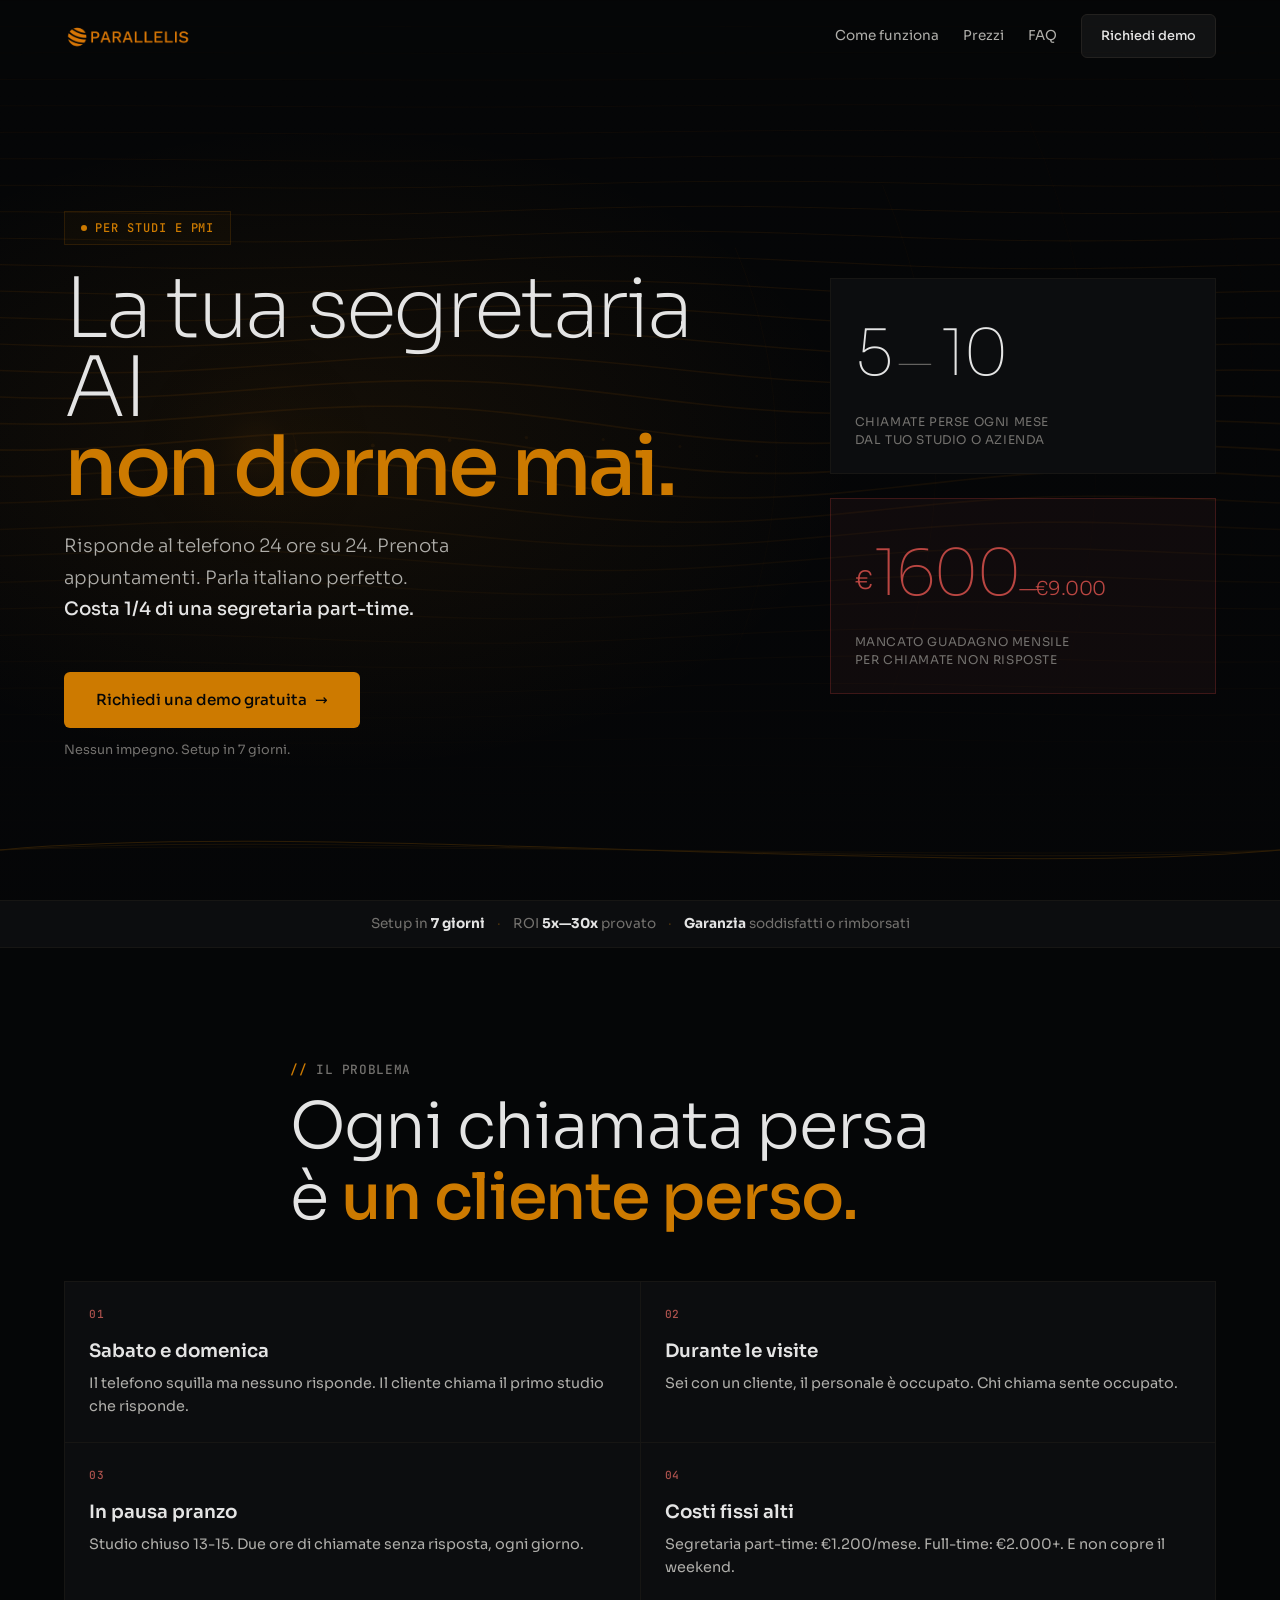
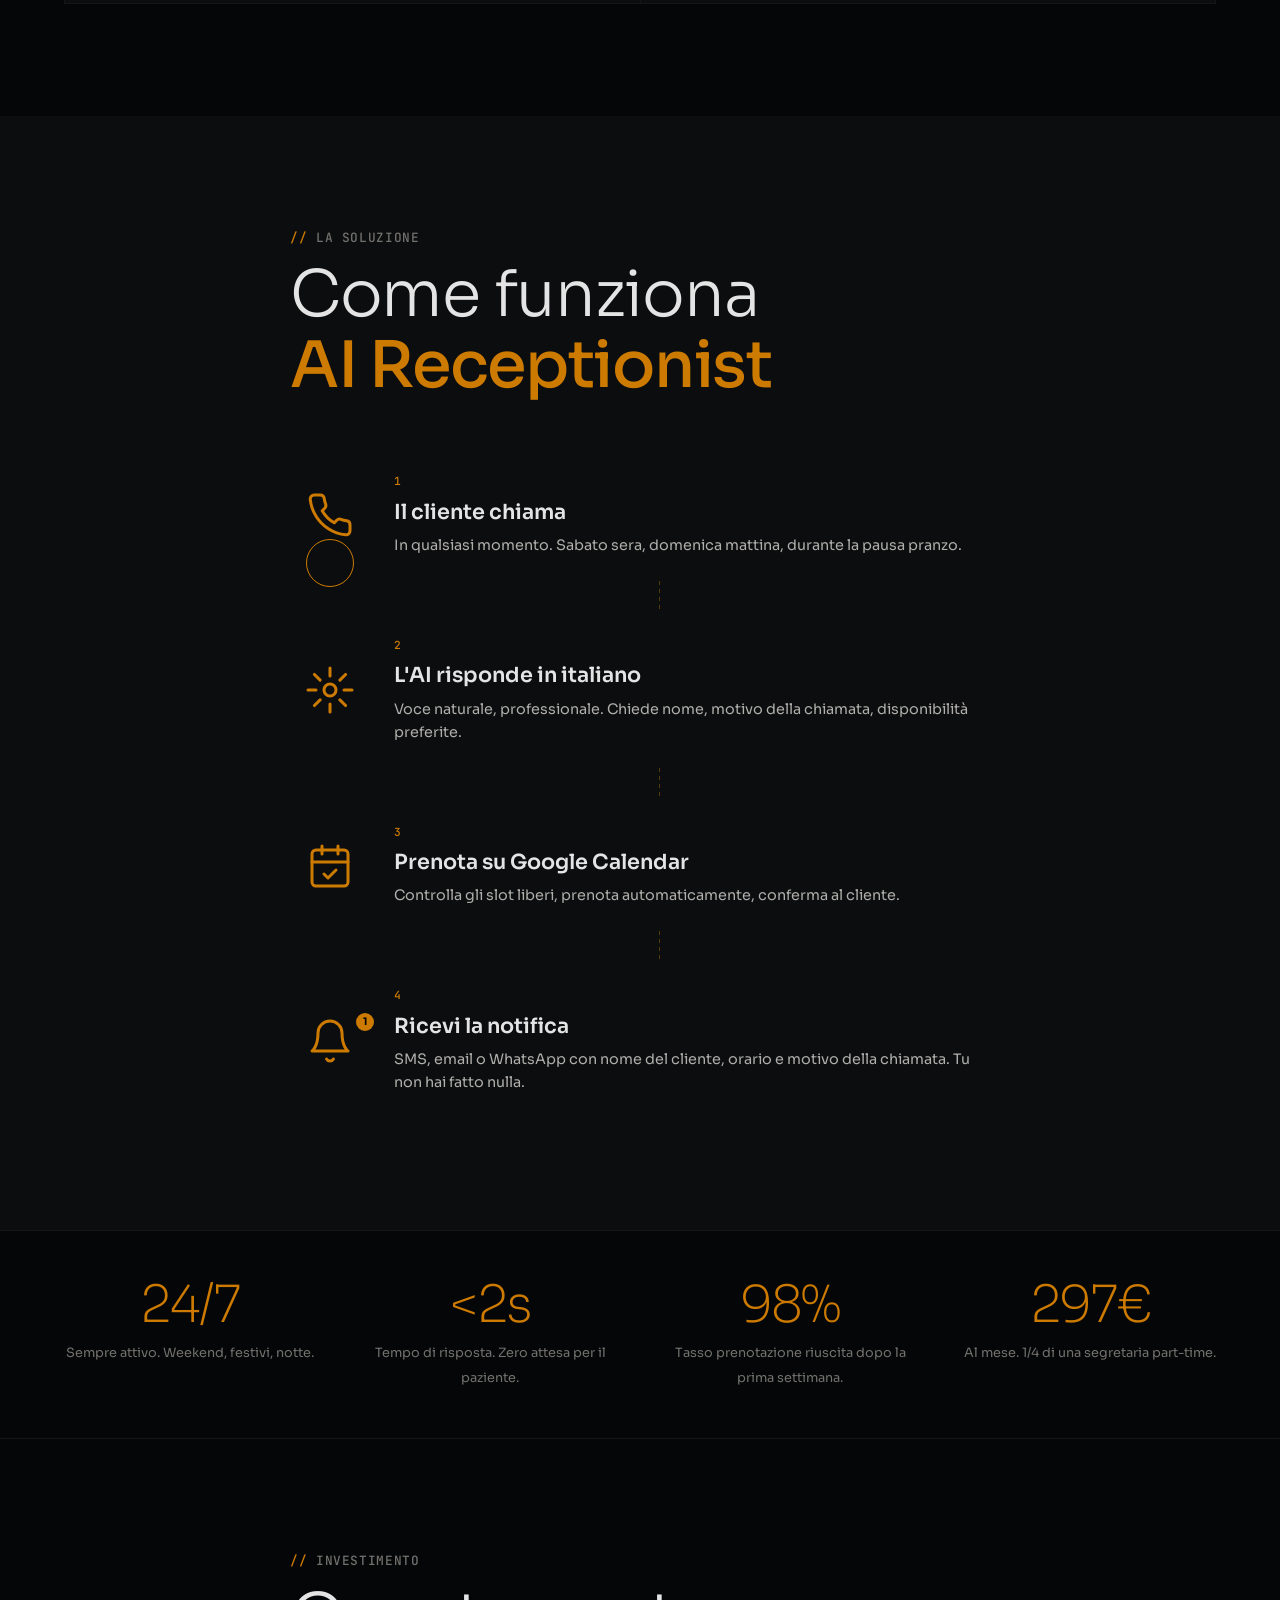
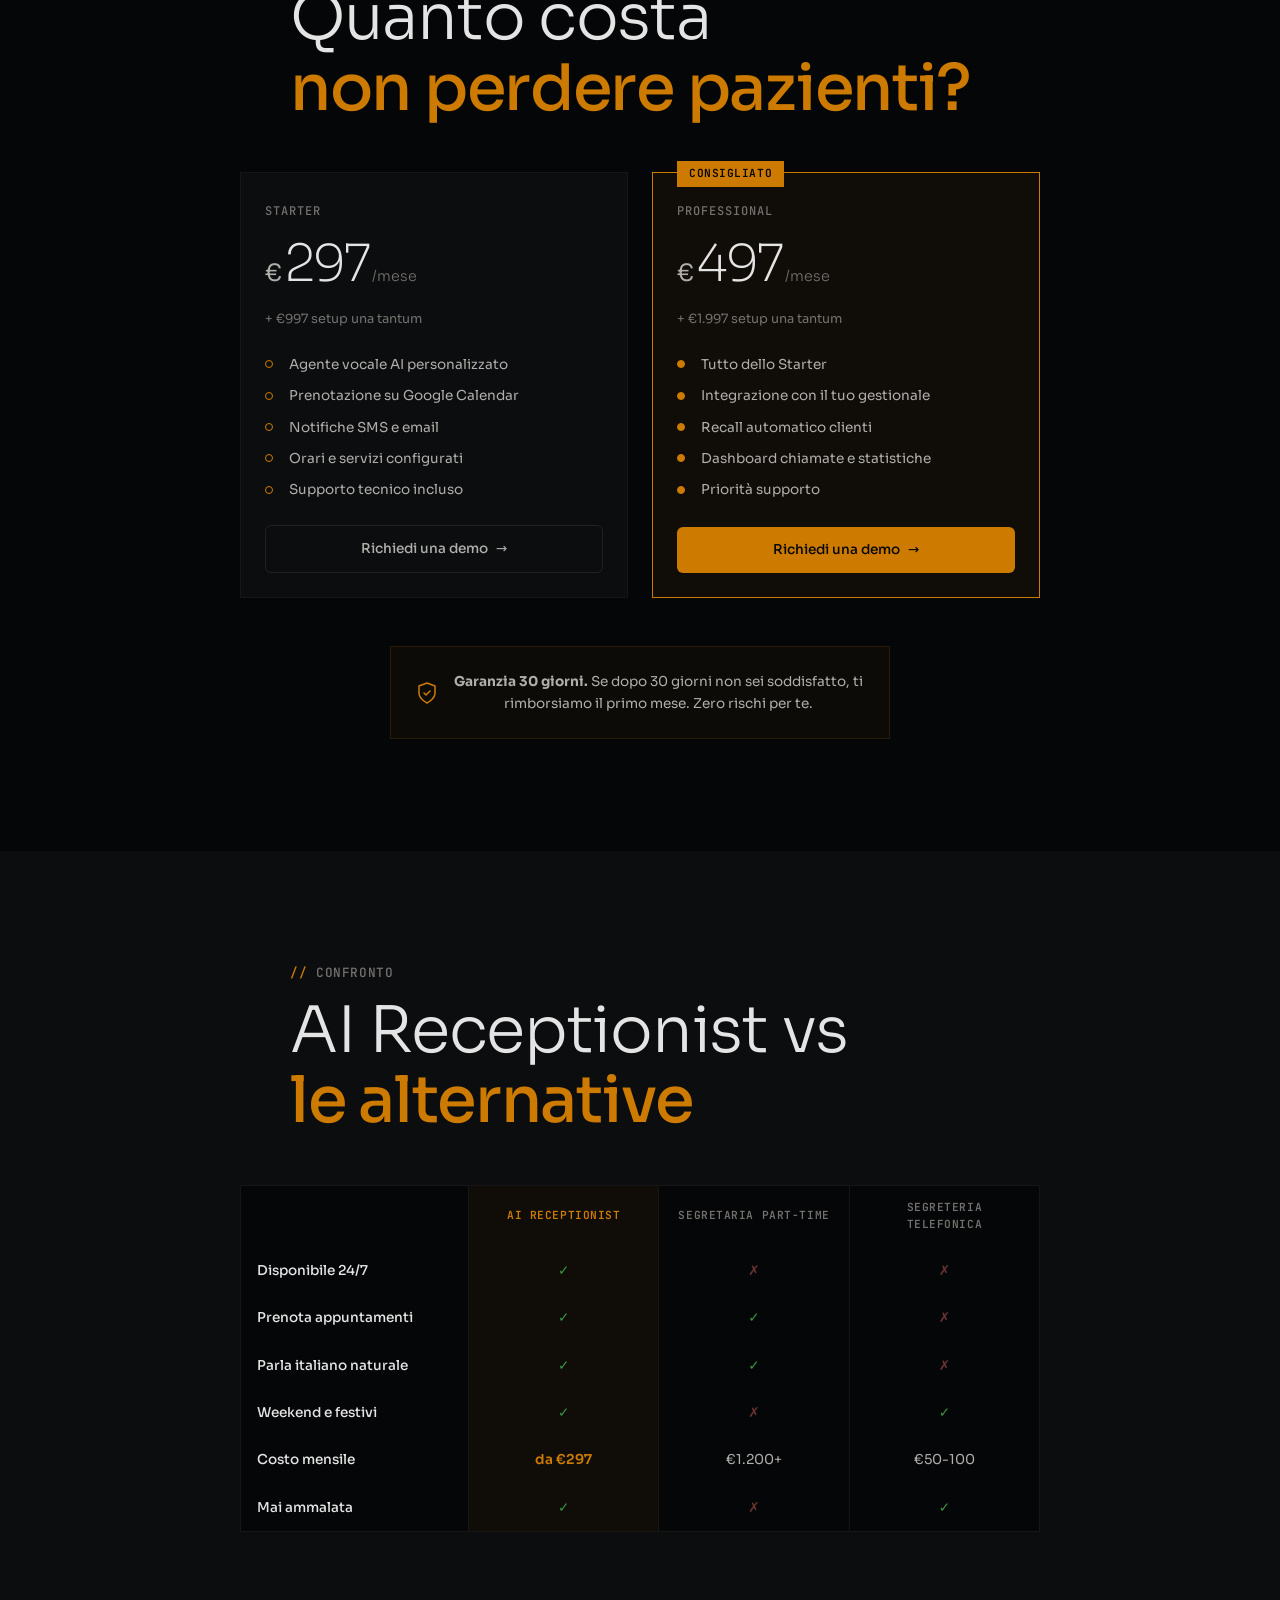
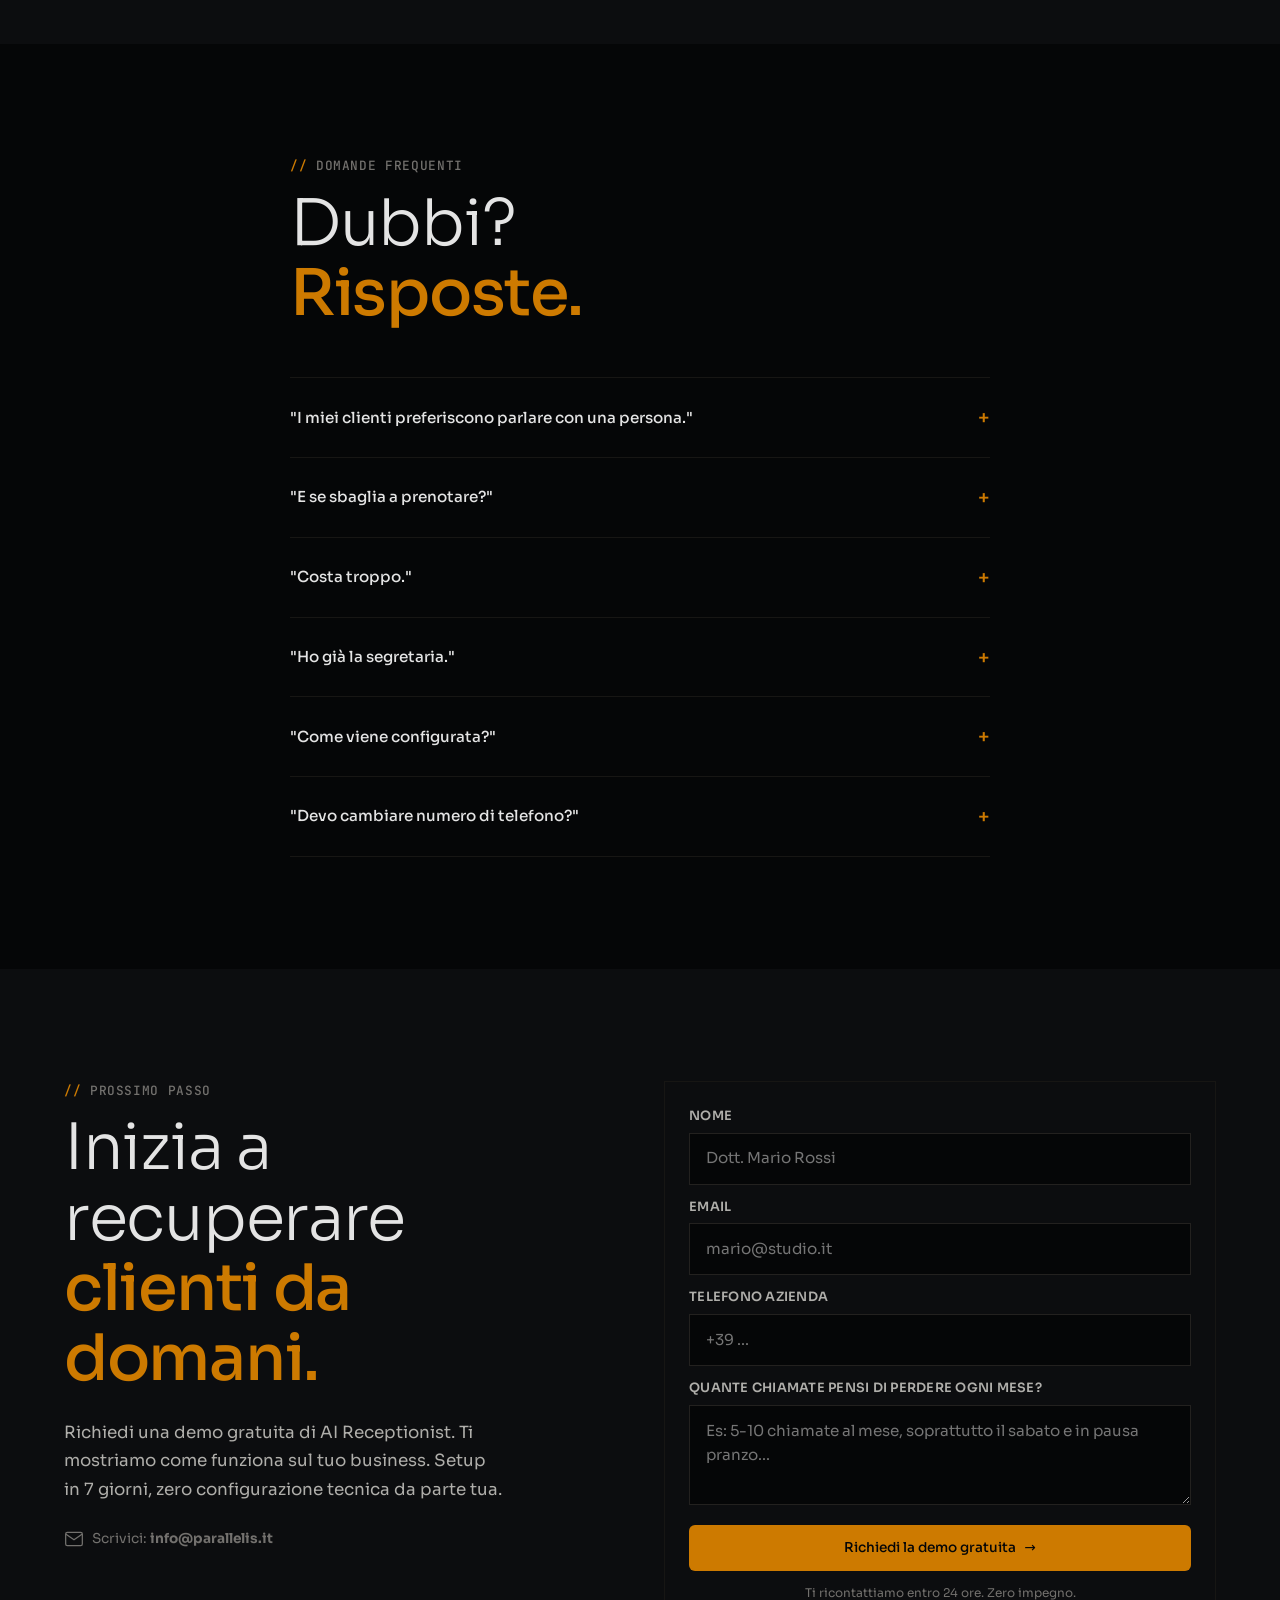
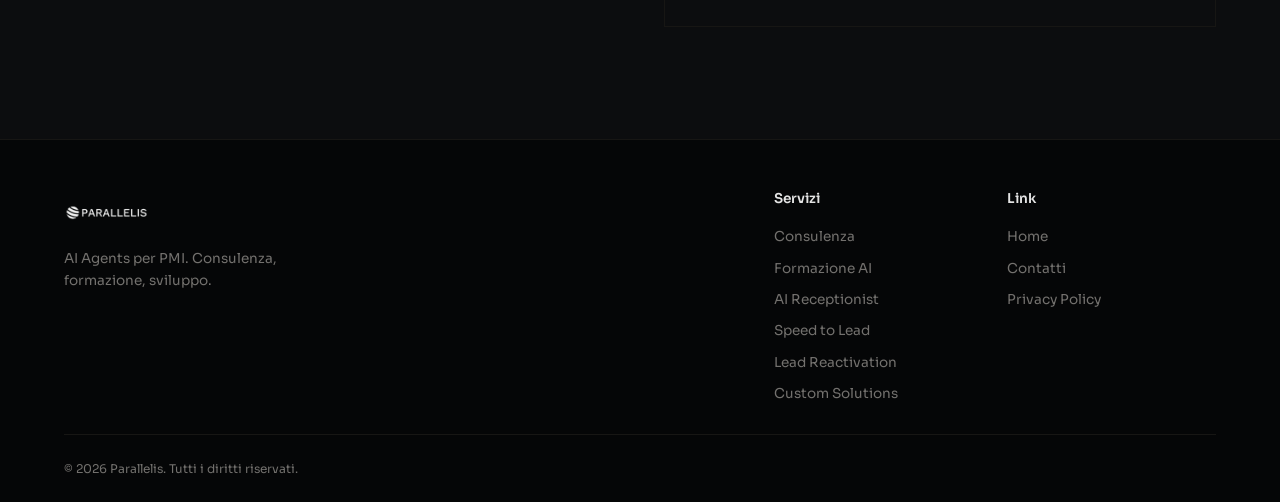
==== commit 2235dd40: "SEO: sitemap, robots.txt, titles, schema LocalBusiness, FAQ, hreflang, extensionless URLs" ====
--- a/ai-receptionist.html
+++ b/ai-receptionist.html
@@ -3,7 +3,7 @@
 <head>
 <meta charset="UTF-8">
 <meta name="viewport" content="width=device-width, initial-scale=1.0">
-<title>Parallelis AI</title>
+<title>AI Receptionist Vocale per PMI | Parallelis Parma</title>
 <meta name="description" content="Receptionist AI che risponde al telefono 24 ore su 24, parla italiano, prenota appuntamenti su Google Calendar. Da 297€/mese. Garanzia soddisfatti o rimborsati 30 giorni.">
 <meta name="keywords" content="receptionist AI, assistente vocale, segretaria AI, dentista, studio dentistico, prenotazioni automatiche, voice agent">
 <meta name="author" content="Parallelis">
@@ -53,7 +53,7 @@
 
 <header class="site-header" role="banner">
   <nav class="nav" aria-label="Navigazione principale">
-    <a href="index.html" class="logo" aria-label="Parallelis Home">
+    <a href="/" class="logo" aria-label="Parallelis Home">
       <img src="parallelis-logo-amber.png" alt="Parallelis" class="logo-img" width="240" height="135">
     </a>
     <div class="nav-links" id="nav-menu">
@@ -479,9 +479,9 @@
             Setup in 7 giorni, zero configurazione tecnica da parte tua.
           </p>
           <div class="lp-cta-contact">
-            <a href="mailto:info@parallelis.ai" class="lp-cta-phone">
+            <a href="mailto:info@parallelis.it" class="lp-cta-phone">
               <svg width="20" height="20" viewBox="0 0 24 24" fill="none" stroke="currentColor" stroke-width="1.5"><path d="M4 4h16c1.1 0 2 .9 2 2v12c0 1.1-.9 2-2 2H4c-1.1 0-2-.9-2-2V6c0-1.1.9-2 2-2z"/><polyline points="22,6 12,13 2,6"/></svg>
-              <span>Scrivici: <strong>info@parallelis.ai</strong></span>
+              <span>Scrivici: <strong>info@parallelis.it</strong></span>
             </a>
           </div>
         </div>
@@ -521,7 +521,7 @@
   <div class="lp-container">
     <div class="footer-grid">
       <div class="footer-brand">
-        <a href="index.html" class="logo">
+        <a href="/" class="logo">
           <img src="parallelis-logo-dark.png" alt="Parallelis" class="logo-img logo-img--small" width="120" height="67" loading="lazy">
         </a>
         <p class="footer-desc">AI Agents per PMI. Consulenza, formazione, sviluppo.</p>
@@ -529,18 +529,18 @@
       <div class="footer-links">
         <nav class="footer-col" aria-label="Servizi">
           <h4>Servizi</h4>
-          <a href="index.html#servizi">Consulenza</a>
-          <a href="formazione-ai.html">Formazione AI</a>
-          <a href="ai-receptionist.html">AI Receptionist</a>
-          <a href="speed-to-lead-agent.html">Speed to Lead</a>
-          <a href="lead-reactivation-agent.html">Lead Reactivation</a>
-          <a href="index.html#servizi">Custom Solutions</a>
+          <a href="/#servizi">Consulenza</a>
+          <a href="/formazione-ai">Formazione AI</a>
+          <a href="/ai-receptionist">AI Receptionist</a>
+          <a href="/speed-to-lead-agent">Speed to Lead</a>
+          <a href="/lead-reactivation-agent">Lead Reactivation</a>
+          <a href="/#servizi">Custom Solutions</a>
         </nav>
         <nav class="footer-col" aria-label="Navigazione">
           <h4>Link</h4>
-          <a href="index.html">Home</a>
-          <a href="ai-receptionist.html#contatto">Contatti</a>
-          <a href="mailto:info@parallelis.ai?subject=Privacy">Privacy Policy</a>
+          <a href="/">Home</a>
+          <a href="/ai-receptionist#contatto">Contatti</a>
+          <a href="mailto:info@parallelis.it?subject=Privacy">Privacy Policy</a>
         </nav>
       </div>
     </div>
--- a/styles.css
+++ b/styles.css
@@ -954,6 +954,69 @@
   100% { transform: translateX(-50%); }
 }
 
+/* --- FAQ --- */
+.faq {
+  max-width: var(--max-width);
+  margin: 0 auto;
+}
+
+.faq-list {
+  max-width: 700px;
+  margin: 0 auto;
+  display: flex;
+  flex-direction: column;
+  gap: 1px;
+  background: var(--border-light);
+}
+
+.faq-item {
+  background: var(--surface);
+  cursor: pointer;
+}
+
+.faq-question {
+  display: flex;
+  align-items: center;
+  justify-content: space-between;
+  gap: var(--space-sm);
+  padding: var(--space-md);
+  font-family: var(--font-display);
+  font-size: 1rem;
+  font-weight: 500;
+  color: var(--text);
+  cursor: pointer;
+  list-style: none;
+}
+
+.faq-question::-webkit-details-marker {
+  display: none;
+}
+
+.faq-question::after {
+  content: '+';
+  font-family: var(--font-mono);
+  font-size: 1.2rem;
+  color: var(--accent);
+  flex-shrink: 0;
+  transition: transform 0.2s var(--ease-out-quart);
+}
+
+details[open] .faq-question::after {
+  transform: rotate(45deg);
+}
+
+.faq-answer {
+  padding: 0 var(--space-md) var(--space-md);
+  font-size: 0.9rem;
+  color: var(--text-secondary);
+  line-height: 1.7;
+}
+
+.faq-answer strong {
+  color: var(--text);
+  font-weight: 500;
+}
+
 /* --- Contact --- */
 .contact {
   max-width: var(--max-width);
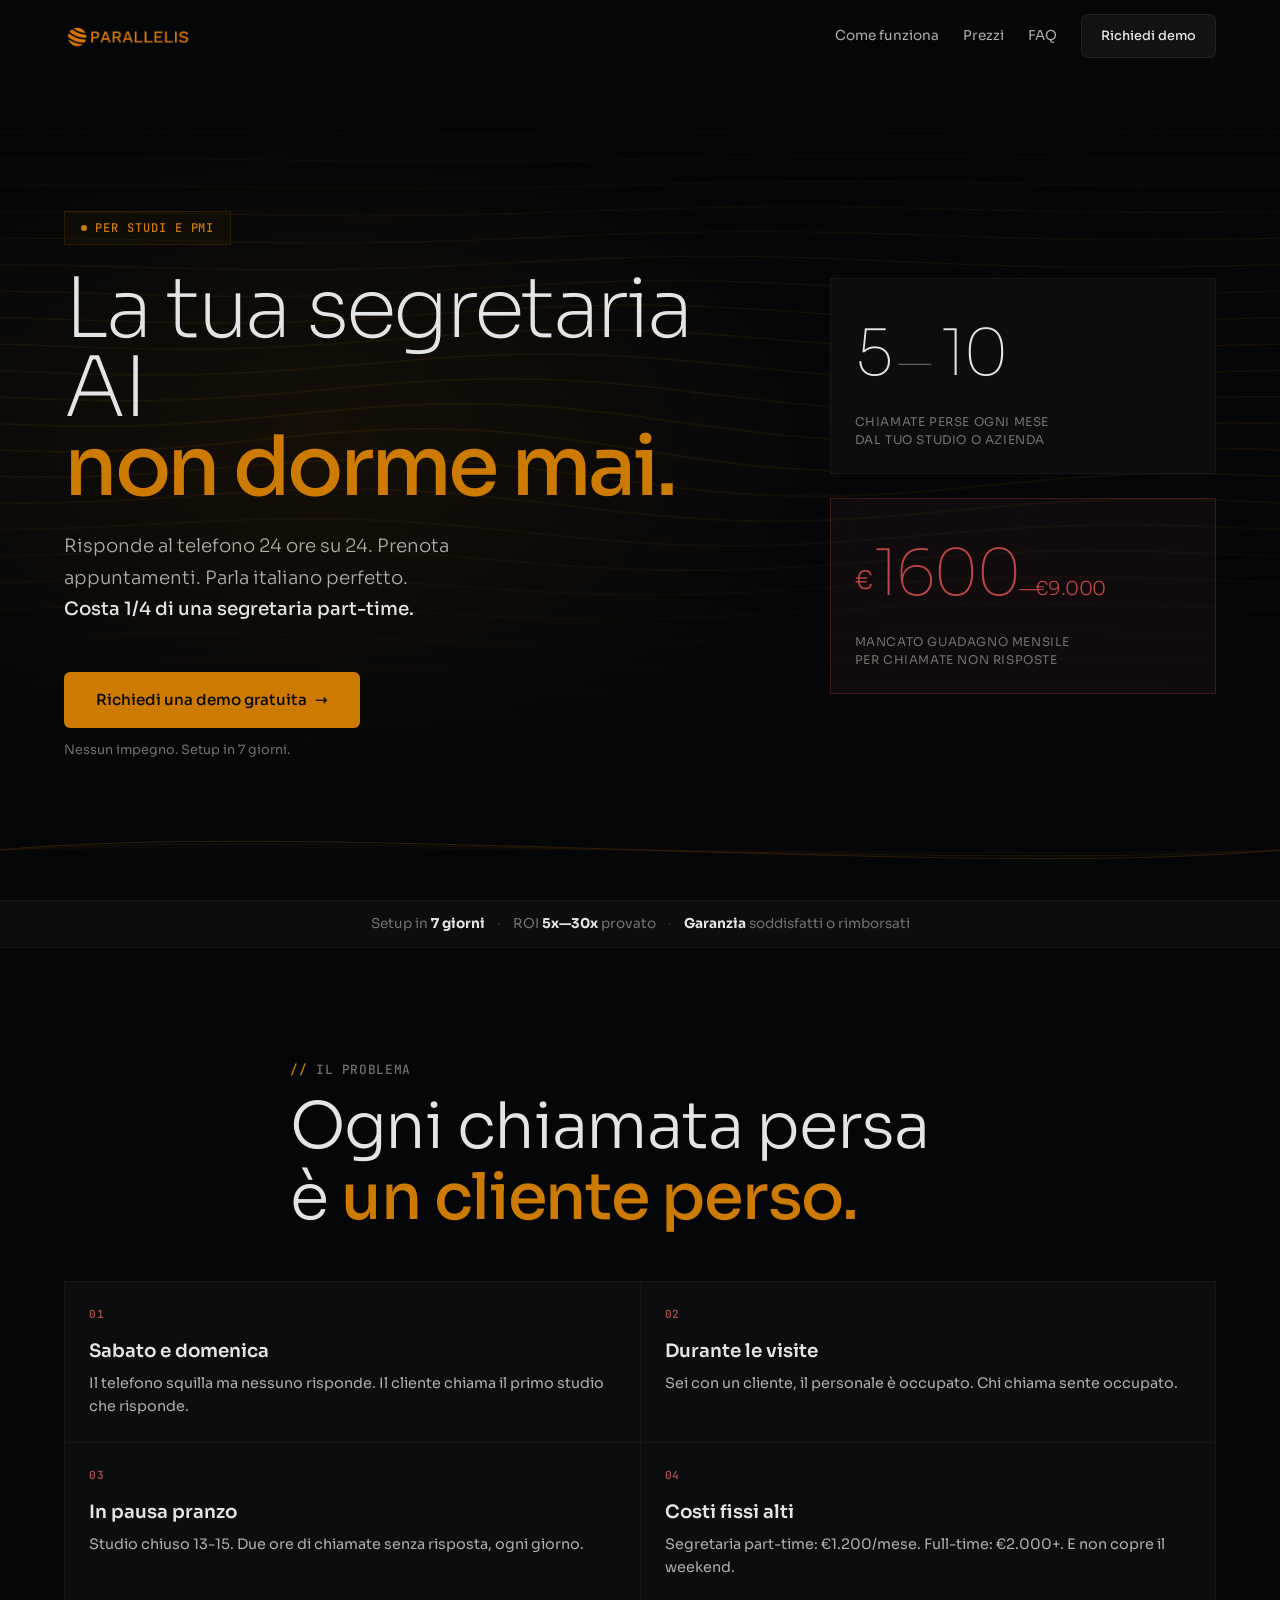
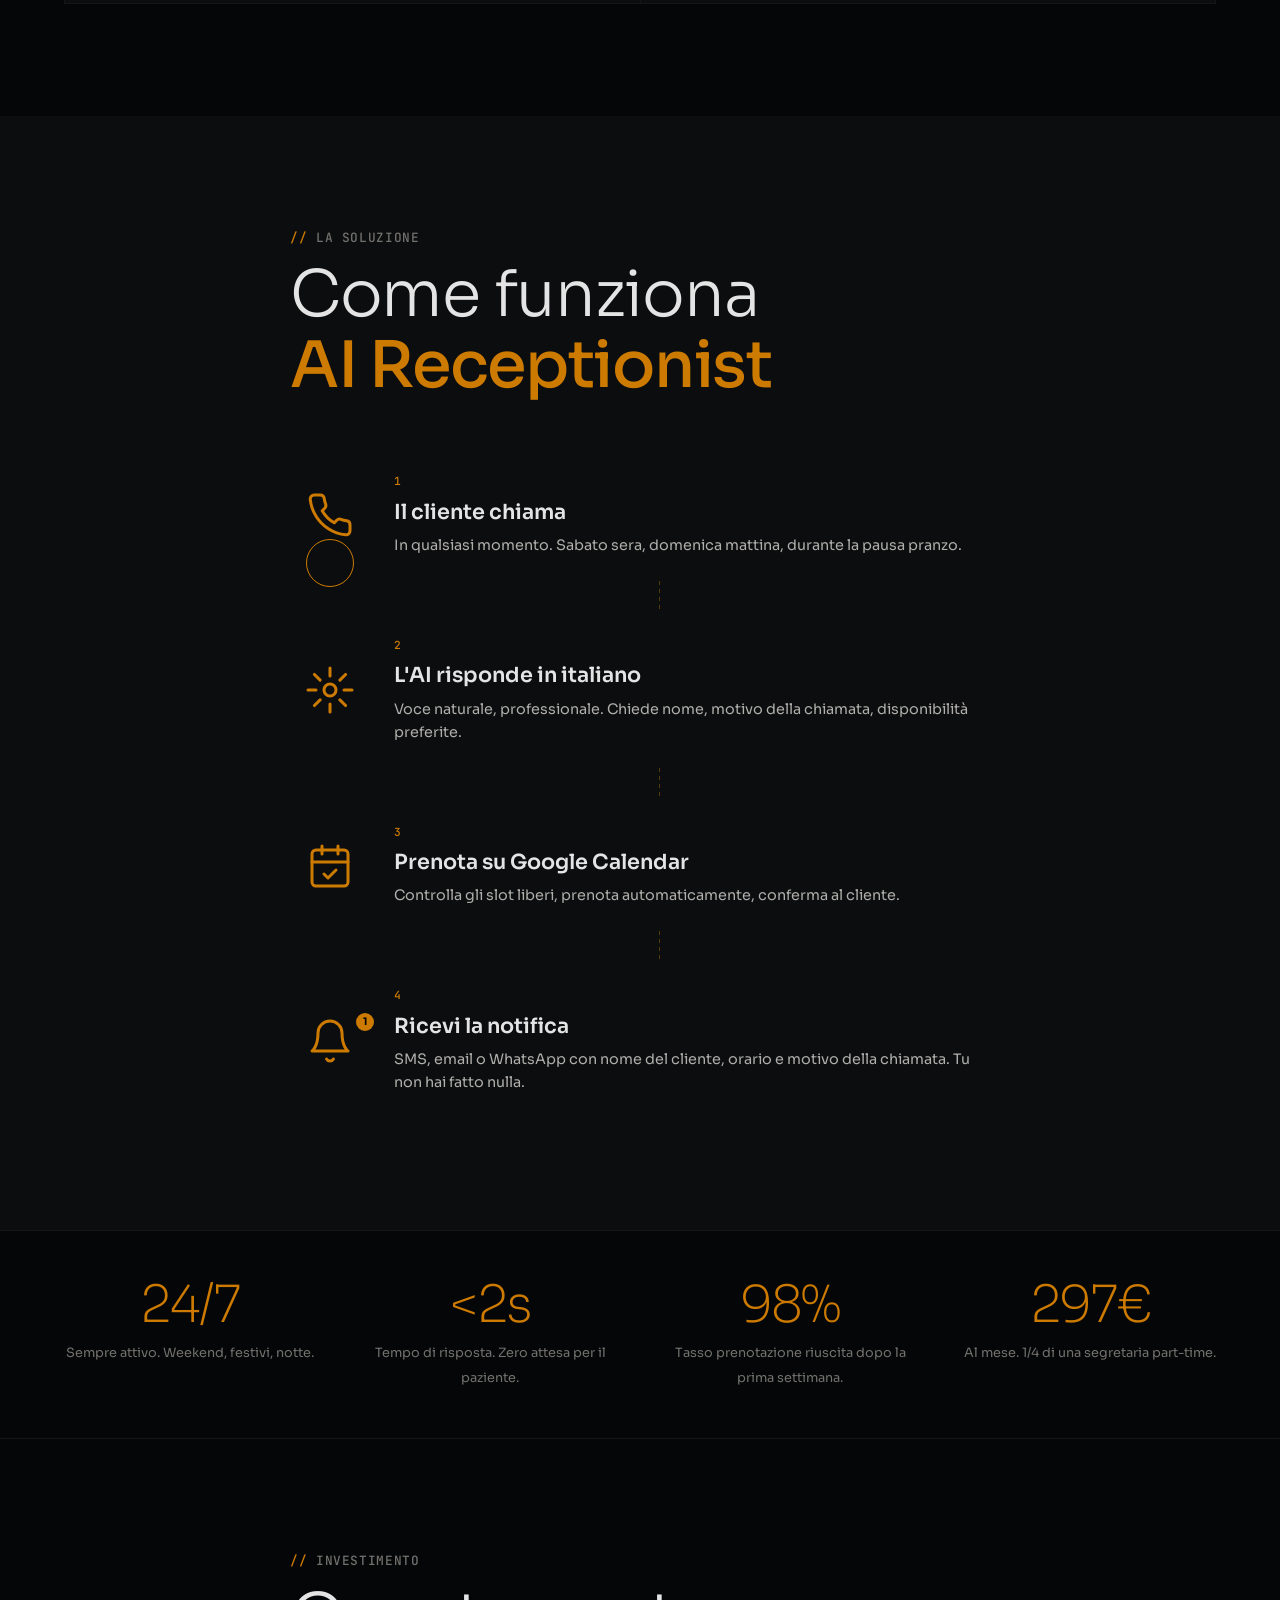
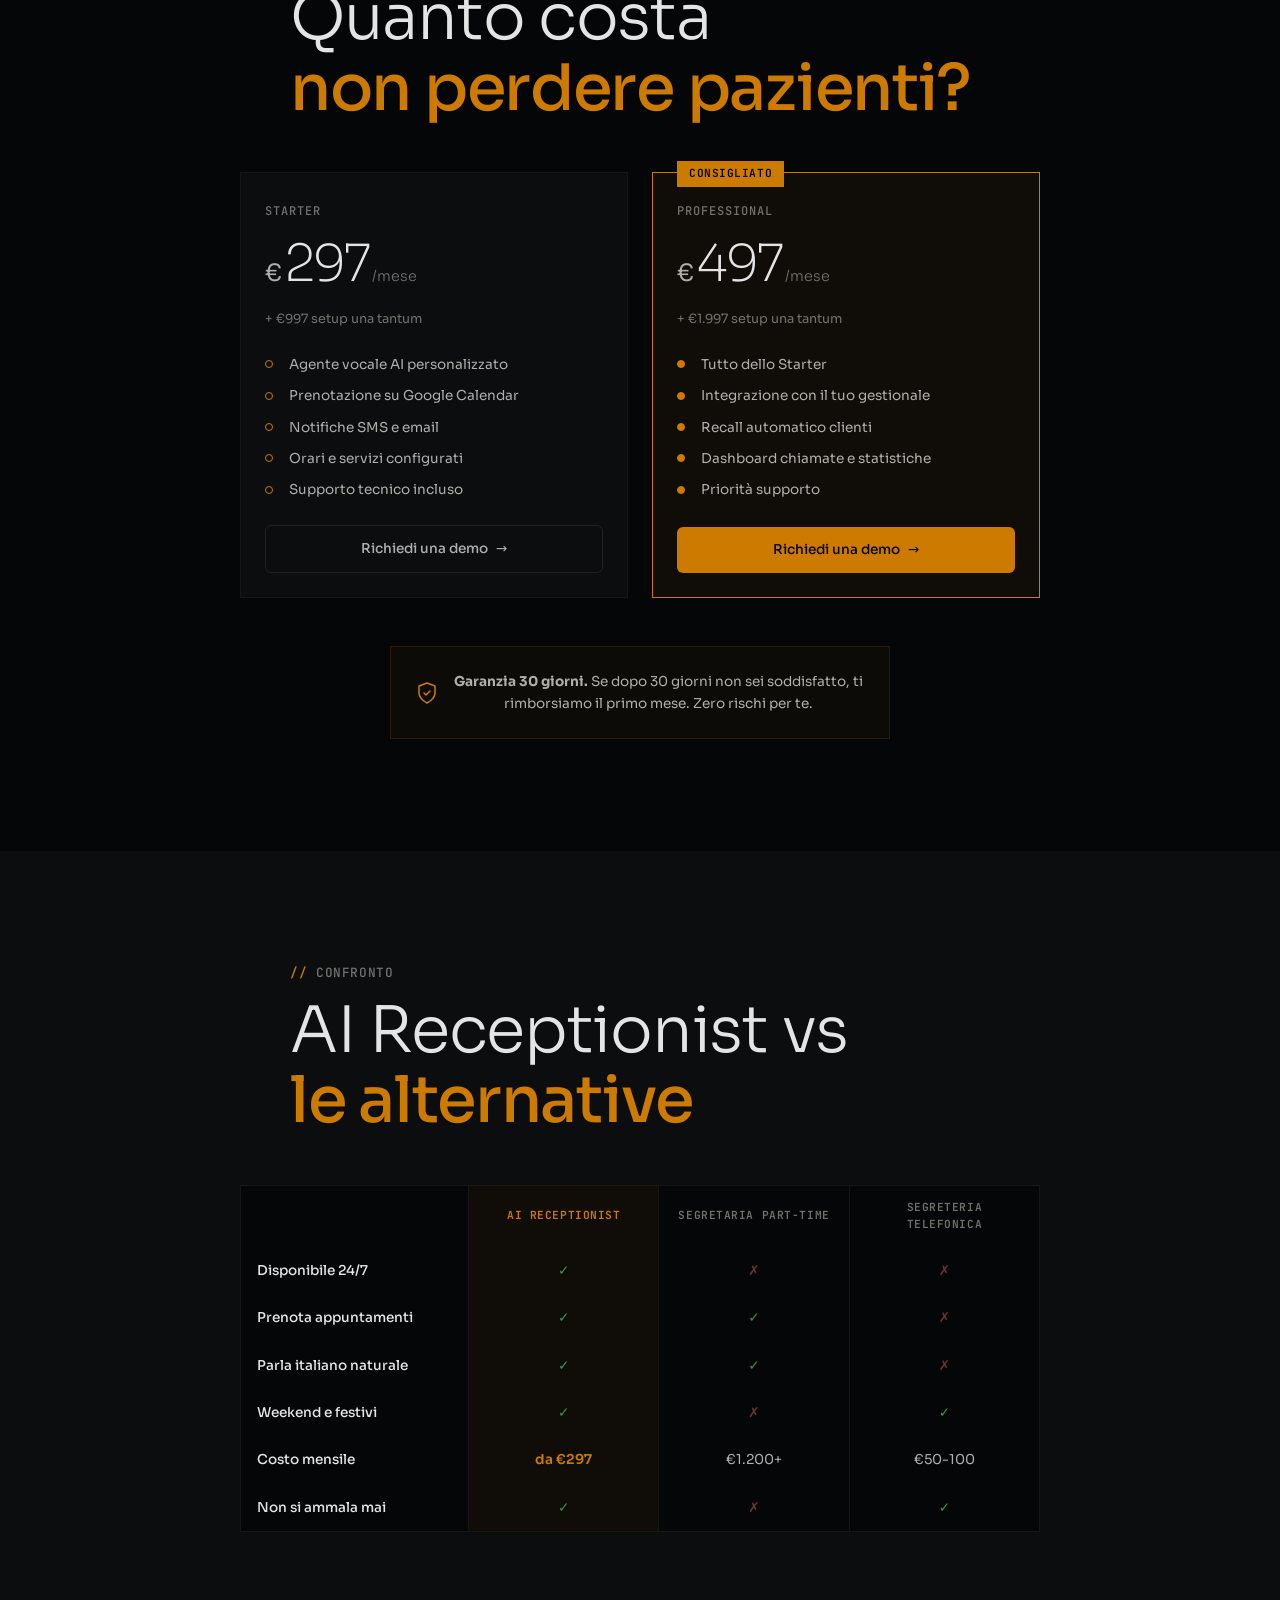
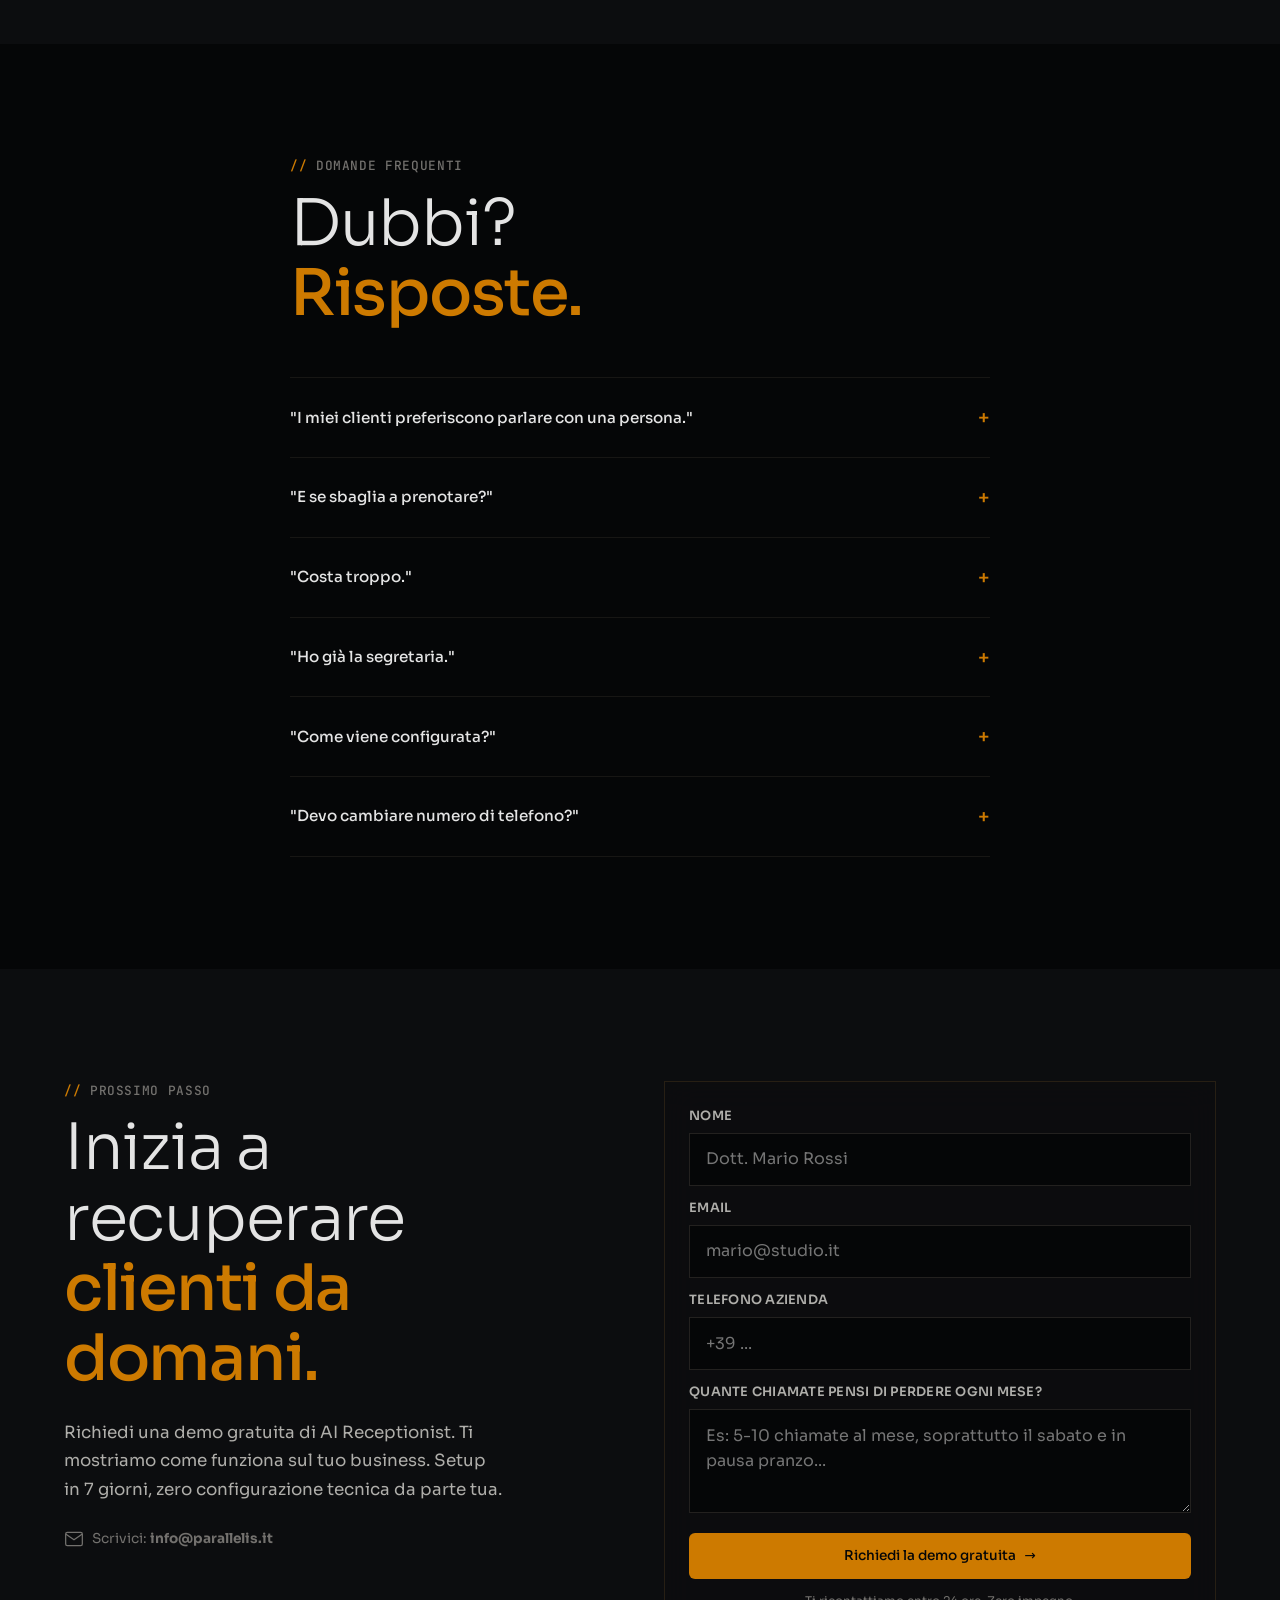
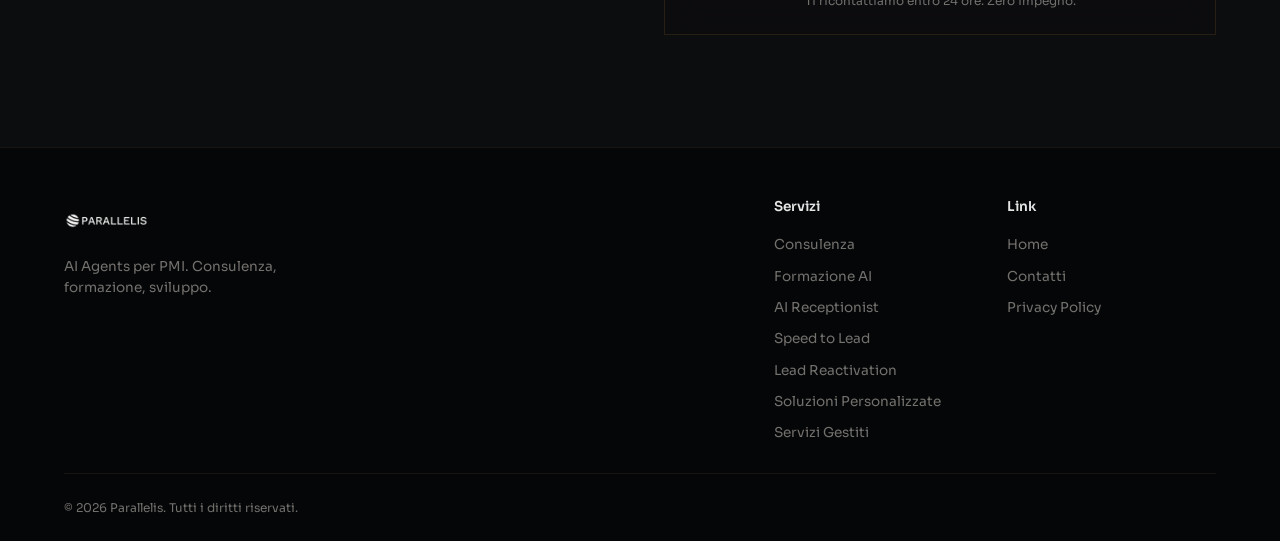
==== commit a246fc6b: "fix: full KEDEC audit — 45+ fixes across all components P0 fixes: - prefers-reduced-motion non kill " ====
--- a/ai-receptionist.html
+++ b/ai-receptionist.html
@@ -3,18 +3,25 @@
 <head>
 <meta charset="UTF-8">
 <meta name="viewport" content="width=device-width, initial-scale=1.0">
-<title>AI Receptionist Vocale per PMI | Parallelis Parma</title>
+<title>AI Receptionist 24/7 per PMI | Parallelis Parma</title>
 <meta name="description" content="Receptionist AI che risponde al telefono 24 ore su 24, parla italiano, prenota appuntamenti su Google Calendar. Da 297€/mese. Garanzia soddisfatti o rimborsati 30 giorni.">
-<meta name="keywords" content="receptionist AI, assistente vocale, segretaria AI, dentista, studio dentistico, prenotazioni automatiche, voice agent">
+<meta name="keywords" content="receptionist AI, assistente vocale, segretaria AI, dentista, studio dentistico, prenotazioni automatiche, agente vocale">
 <meta name="author" content="Parallelis">
 <meta name="robots" content="index, follow">
 <link rel="canonical" href="https://parallelis.it/ai-receptionist">
+<link rel="alternate" hreflang="it" href="https://parallelis.it/ai-receptionist">
+<link rel="alternate" hreflang="x-default" href="https://parallelis.it/ai-receptionist">
 
 <meta property="og:title" content="AI Receptionist — La tua segretaria AI che non dorme mai">
 <meta property="og:description" content="Risponde al telefono 24/7, prenota appuntamenti, parla italiano perfetto. Garanzia 30 giorni.">
 <meta property="og:type" content="product">
 <meta property="og:url" content="https://parallelis.it/ai-receptionist">
 <meta property="og:site_name" content="Parallelis">
+
+<meta property="og:image" content="https://parallelis.it/og-image.jpg">
+<meta property="og:image:width" content="1200">
+<meta property="og:image:height" content="630">
+<meta name="twitter:image" content="https://parallelis.it/og-image.jpg">
 
 <meta name="twitter:card" content="summary_large_image">
 <meta name="twitter:title" content="AI Receptionist — Segretaria AI 24/7 per la tua azienda">
@@ -394,7 +401,7 @@
           <span>€50-100</span>
         </div>
         <div class="lp-compare-row">
-          <span>Mai ammalata</span>
+          <span>Non si ammala mai</span>
           <span class="lp-compare-highlight"><span class="lp-check">✓</span></span>
           <span><span class="lp-cross">✗</span></span>
           <span><span class="lp-check">✓</span></span>
@@ -419,7 +426,7 @@
             <span>"I miei clienti preferiscono parlare con una persona."</span>
             <span class="lp-faq-toggle">+</span>
           </summary>
-          <p>Certo, e l'AI non sostituisce il personale durante l'orario di lavoro. Ma quando non potete rispondere — sabato, domenica, in pausa pranzo — l'AI recupera i clienti che altrimenti chiamerebbero il concorrente. Il 73% delle persone preferisce parlare con un AI che risponde subito piuttosto che sentire la segreteria.</p>
+          <p>Certo, e l'AI non sostituisce il personale durante l'orario di lavoro. Ma quando non potete rispondere — sabato, domenica, in pausa pranzo — l'AI recupera i clienti che altrimenti chiamerebbero il concorrente. Il 73% delle persone preferisce parlare con un'AI che risponde subito piuttosto che sentire la segreteria.</p>
         </details>
 
         <details class="lp-faq-item" data-reveal>
@@ -490,20 +497,20 @@
           <input type="hidden" name="form-name" value="ai-receptionist">
           <input type="hidden" name="product" value="AI Receptionist">
           <div class="form-group">
-            <label for="name">Nome</label>
-            <input type="text" id="name" name="name" placeholder="Dott. Mario Rossi" autocomplete="name" required>
+            <label for="air-name">Nome</label>
+            <input type="text" id="air-name" name="name" placeholder="Dott. Mario Rossi" autocomplete="name" required>
           </div>
           <div class="form-group">
-            <label for="email">Email</label>
-            <input type="email" id="email" name="email" placeholder="mario@studio.it" autocomplete="email" required>
+            <label for="air-email">Email</label>
+            <input type="email" id="air-email" name="email" placeholder="mario@studio.it" autocomplete="email" required>
           </div>
           <div class="form-group">
-            <label for="phone">Telefono azienda</label>
-            <input type="tel" id="phone" name="phone" placeholder="+39 ..." autocomplete="tel">
+            <label for="air-phone">Telefono azienda</label>
+            <input type="tel" id="air-phone" name="phone" placeholder="+39 ..." autocomplete="tel">
           </div>
           <div class="form-group">
-            <label for="message">Quante chiamate pensi di perdere ogni mese?</label>
-            <textarea id="message" name="message" rows="3" placeholder="Es: 5-10 chiamate al mese, soprattutto il sabato e in pausa pranzo..."></textarea>
+            <label for="air-message">Quante chiamate pensi di perdere ogni mese?</label>
+            <textarea id="air-message" name="message" rows="3" placeholder="Es: 5-10 chiamate al mese, soprattutto il sabato e in pausa pranzo..." required></textarea>
           </div>
           <button type="submit" class="btn btn--primary btn--full">
             Richiedi la demo gratuita
@@ -534,7 +541,8 @@
           <a href="/ai-receptionist">AI Receptionist</a>
           <a href="/speed-to-lead-agent">Speed to Lead</a>
           <a href="/lead-reactivation-agent">Lead Reactivation</a>
-          <a href="/#servizi">Custom Solutions</a>
+          <a href="#servizi">Soluzioni Personalizzate</a>
+          <a href="#servizi">Servizi Gestiti</a>
         </nav>
         <nav class="footer-col" aria-label="Navigazione">
           <h4>Link</h4>
--- a/styles.css
+++ b/styles.css
@@ -43,6 +43,10 @@
   --ease-out-expo: cubic-bezier(0.16, 1, 0.3, 1);
   --ease-out-quart: cubic-bezier(0.25, 1, 0.5, 1);
 
+  --color-error: oklch(50% 0.15 20);
+  --color-success: oklch(60% 0.15 145);
+  --shadow: rgba(0,0,0,0.3);
+
   color-scheme: dark;
   font-synthesis: none;
 }
@@ -67,21 +71,167 @@
   color: var(--text);
   line-height: 1.6;
   font-size: 1rem;
+  overflow-x: hidden;
 }
 
 img, svg { display: block; max-width: 100%; }
 a { color: inherit; text-decoration: none; }
 button { font: inherit; cursor: pointer; border: none; background: none; }
 input, textarea { font: inherit; color: inherit; }
+input, textarea, select { font-size: 16px !important; }
 
 ::selection {
   background: var(--accent);
   color: var(--bg);
 }
 
-:focus-visible {
+:focus-visible,
+:focus {
   outline: 2px solid var(--accent);
   outline-offset: 2px;
+}
+
+/* --- Glass Utility --- */
+.glass {
+  background: color-mix(in oklch, var(--surface) 70%, transparent);
+  backdrop-filter: blur(20px);
+  -webkit-backdrop-filter: blur(20px);
+  border: 1px solid var(--border-light);
+  box-shadow:
+    0 0 0 1px color-mix(in oklch, var(--accent) 5%, transparent),
+    inset 0 1px 0 color-mix(in oklch, var(--text) 8%, transparent),
+    0 4px 24px color-mix(in oklch, var(--bg) 40%, transparent);
+}
+
+.glass--card {
+  background: color-mix(in oklch, var(--surface) 60%, transparent);
+  backdrop-filter: blur(16px);
+  -webkit-backdrop-filter: blur(16px);
+  border: 1px solid color-mix(in oklch, var(--accent) 10%, var(--border));
+  transition: border-color 0.3s var(--ease-out-quart), transform 0.3s var(--ease-out-quart), box-shadow 0.3s var(--ease-out-quart);
+}
+
+.glass--card:hover {
+  border-color: color-mix(in oklch, var(--accent) 25%, var(--border-hover));
+  box-shadow: 0 0 40px var(--accent-glow), 0 8px 32px var(--shadow);
+  transform: translateY(-3px);
+}
+
+.glass--btn {
+  background: color-mix(in oklch, var(--surface) 50%, transparent);
+  backdrop-filter: blur(12px);
+  -webkit-backdrop-filter: blur(12px);
+  border: 1px solid color-mix(in oklch, var(--accent) 20%, var(--border));
+  color: var(--text);
+  box-shadow: 0 0 20px transparent;
+  transition: all 0.3s var(--ease-out-quart);
+}
+
+.glass--btn:hover {
+  border-color: var(--accent);
+  box-shadow: 0 0 30px var(--accent-glow), 0 4px 20px var(--accent-light);
+  transform: scale(1.02);
+}
+
+@supports not (backdrop-filter: blur(1px)) {
+  .glass,
+  .glass--card,
+  .glass--btn,
+  .site-header.scrolled,
+  .service-card,
+  .step-content,
+  .pg-card,
+  .fp-phone,
+  .faq-item,
+  .contact-form {
+    background: var(--surface);
+  }
+}
+
+/* --- Section Canvas Container --- */
+.section-canvas-wrap {
+  position: absolute;
+  inset: 0;
+  z-index: 0;
+  overflow: hidden;
+  pointer-events: none;
+}
+
+.section-canvas-wrap canvas {
+  width: 100%;
+  height: 100%;
+  display: block;
+}
+
+.section-canvas-wrap + * {
+  position: relative;
+  z-index: 1;
+}
+
+/* --- Parallel Lines Divider --- */
+.lines-divider {
+  position: absolute;
+  inset: 0;
+  z-index: 0;
+  pointer-events: none;
+  overflow: hidden;
+}
+
+.lines-divider::before {
+  content: '';
+  position: absolute;
+  inset: 0;
+  background: repeating-linear-gradient(
+    90deg,
+    transparent 0px,
+    color-mix(in oklch, var(--accent) 5%, transparent) 1px,
+    transparent 2px,
+    transparent 48px
+  );
+  opacity: 0.4;
+}
+
+.lines-divider--angled::before {
+  background: repeating-linear-gradient(
+    -75deg,
+    transparent 0px,
+    color-mix(in oklch, var(--accent) 4%, transparent) 1px,
+    transparent 2px,
+    transparent 60px
+  );
+}
+
+.lines-divider--angled-reverse::before {
+  background: repeating-linear-gradient(
+    75deg,
+    transparent 0px,
+    color-mix(in oklch, var(--accent) 4%, transparent) 1px,
+    transparent 2px,
+    transparent 60px
+  );
+}
+
+.lines-divider--top {
+  height: 1px;
+  background: linear-gradient(
+    90deg,
+    transparent 0%,
+    color-mix(in oklch, var(--accent) 20%, transparent) 50%,
+    transparent 100%
+  );
+}
+
+.lines-divider--glow {
+  height: 3px;
+  background: linear-gradient(
+    90deg,
+    transparent 0%,
+    color-mix(in oklch, var(--accent) 40%, transparent) 30%,
+    var(--accent) 50%,
+    color-mix(in oklch, var(--accent) 40%, transparent) 70%,
+    transparent 100%
+  );
+  filter: blur(4px);
 }
 
 /* --- Typography --- */
@@ -145,10 +295,11 @@
 }
 
 .site-header.scrolled {
-  background: color-mix(in oklch, var(--bg) 85%, transparent);
-  backdrop-filter: blur(12px);
-  -webkit-backdrop-filter: blur(12px);
-  border-bottom: 1px solid var(--border);
+  background: color-mix(in oklch, var(--surface) 60%, transparent);
+  backdrop-filter: blur(24px);
+  -webkit-backdrop-filter: blur(24px);
+  border-bottom: 1px solid color-mix(in oklch, var(--accent) 15%, var(--border));
+  box-shadow: 0 1px 0 color-mix(in oklch, var(--accent) 8%, transparent);
 }
 
 .nav {
@@ -218,7 +369,7 @@
 }
 
 .btn--primary[style*="--btn-error: 1"] {
-  background: oklch(50% 0.15 20);
+  background: var(--color-error, oklch(50% 0.15 20));
 }
 
 .btn--primary::after {
@@ -474,11 +625,16 @@
   overflow-x: hidden;
 }
 
+.section-with-lines {
+  position: relative;
+  overflow: hidden;
+}
+
 .services,
 .process,
 .contact {
   content-visibility: auto;
-  contain-intrinsic-size: 600px;
+  contain-intrinsic-size: 800px;
 }
 
 .section-header {
@@ -502,12 +658,46 @@
 
 .service-card {
   padding: var(--space-md);
-  background: var(--surface);
-  transition: background 0.3s var(--ease-out-quart);
+  background: color-mix(in oklch, var(--surface) 60%, transparent);
+  backdrop-filter: blur(16px);
+  -webkit-backdrop-filter: blur(16px);
+  border: 1px solid color-mix(in oklch, var(--accent) 8%, var(--border-light));
+  transition: background 0.3s var(--ease-out-quart), border-color 0.3s var(--ease-out-quart), box-shadow 0.3s var(--ease-out-quart);
+  display: flex;
+  flex-direction: column;
+}
+
+.service-card .service-desc {
+  flex-grow: 1;
+}
+
+.service-card .btn,
+.service-card .btn-arrow {
+  margin-top: var(--space-sm);
+  align-self: flex-start;
+}
+
+.service-card .btn-arrow {
+  display: inline-flex;
+  align-items: center;
+  gap: 0.3rem;
+  font-family: var(--font-mono);
+  font-size: 0.75rem;
+  font-weight: 500;
+  letter-spacing: 0.05em;
+  text-transform: uppercase;
+  color: var(--accent);
+  transition: gap 0.2s var(--ease-out-quart);
+}
+
+.service-card .btn-arrow:hover {
+  gap: 0.6rem;
 }
 
 .service-card:hover {
-  background: var(--surface-hover);
+  background: color-mix(in oklch, var(--surface-hover) 70%, transparent);
+  border-color: color-mix(in oklch, var(--accent) 20%, var(--border-hover));
+  box-shadow: 0 0 30px var(--accent-glow);
 }
 
 .service-num {
@@ -542,7 +732,7 @@
 .process-timeline {
   display: flex;
   flex-direction: column;
-  gap: var(--space-md);
+  gap: var(--space-lg);
   position: relative;
 }
 
@@ -552,14 +742,36 @@
   left: 40px;
   top: 0;
   bottom: 0;
-  width: 1px;
-  background: repeating-linear-gradient(
+  width: 1.5px;
+  background: linear-gradient(
     to bottom,
-    var(--border-light) 0px,
-    var(--border-light) 4px,
-    transparent 4px,
-    transparent 8px
+    transparent 0%,
+    color-mix(in oklch, var(--accent) 30%, transparent) 5%,
+    color-mix(in oklch, var(--accent) 30%, transparent) 95%,
+    transparent 100%
   );
+  opacity: 0.5;
+}
+
+.process-timeline::after {
+  content: '';
+  position: absolute;
+  left: 40px;
+  top: 0;
+  bottom: 100%;
+  width: 2px;
+  background: linear-gradient(
+    to bottom,
+    var(--accent) 0%,
+    color-mix(in oklch, var(--accent) 50%, transparent) 100%
+  );
+  box-shadow: 0 0 10px var(--accent-glow), 0 0 30px var(--accent-glow);
+  transition: bottom 1.5s var(--ease-out-expo);
+  z-index: 1;
+}
+
+.process-timeline.filled::after {
+  bottom: 0;
 }
 
 .process-step {
@@ -577,6 +789,53 @@
   display: flex;
   align-items: center;
   justify-content: center;
+}
+
+.step-number::before {
+  content: '';
+  position: absolute;
+  will-change: transform;
+  inset: 0;
+  margin: auto;
+  width: 56px;
+  height: 56px;
+  border: 1px solid color-mix(in oklch, var(--accent) 12%, transparent);
+  border-radius: 50%;
+  animation: step-orbit 8s linear infinite;
+  opacity: 0;
+  transition: opacity 0.8s var(--ease-out-expo);
+  transform-origin: 40px 40px;
+}
+
+.step-number::after {
+  content: '';
+  position: absolute;
+  will-change: transform;
+  inset: 0;
+  margin: auto;
+  width: 68px;
+  height: 68px;
+  border: 1px dashed color-mix(in oklch, var(--accent) 8%, transparent);
+  border-radius: 50%;
+  animation: step-orbit-reverse 12s linear infinite;
+  opacity: 0;
+  transition: opacity 0.8s var(--ease-out-expo) 0.1s;
+  transform-origin: 40px 40px;
+}
+
+.process-step.visible .step-number::before,
+.process-step.visible .step-number::after {
+  opacity: 1;
+}
+
+@keyframes step-orbit {
+  from { transform: rotate(0deg); }
+  to   { transform: rotate(360deg); }
+}
+
+@keyframes step-orbit-reverse {
+  from { transform: rotate(360deg); }
+  to   { transform: rotate(0deg); }
 }
 
 .step-digit {
@@ -586,6 +845,7 @@
   color: var(--accent);
   position: relative;
   z-index: 1;
+  text-shadow: 0 0 20px var(--accent-glow);
 }
 
 .step-ring {
@@ -594,7 +854,8 @@
   width: 80px;
   height: 80px;
   color: var(--accent);
-  opacity: 0.3;
+  opacity: 0.4;
+  filter: drop-shadow(0 0 4px var(--accent-glow));
 }
 
 .step-ring circle {
@@ -603,6 +864,21 @@
 
 .process-step.visible .step-ring circle {
   stroke-dashoffset: 0;
+}
+
+.step-content {
+  padding: var(--space-md) var(--space-md) var(--space-md) var(--space-sm);
+  background: color-mix(in oklch, var(--surface) 40%, transparent);
+  backdrop-filter: blur(10px);
+  -webkit-backdrop-filter: blur(10px);
+  border: 1px solid color-mix(in oklch, var(--accent) 6%, var(--border-light));
+  border-radius: 0;
+  transition: border-color 0.3s var(--ease-out-quart), box-shadow 0.3s var(--ease-out-quart);
+}
+
+.step-content:hover {
+  border-color: color-mix(in oklch, var(--accent) 15%, var(--border-hover));
+  box-shadow: 0 0 20px var(--accent-glow);
 }
 
 .step-tag {
@@ -648,17 +924,20 @@
 
 .pg-card {
   padding: var(--space-md);
-  border: 1px solid var(--border-light);
-  background: var(--bg);
+  background: color-mix(in oklch, var(--surface) 50%, transparent);
+  backdrop-filter: blur(14px);
+  -webkit-backdrop-filter: blur(14px);
+  border: 1px solid color-mix(in oklch, var(--accent) 8%, var(--border-light));
   display: flex;
   flex-direction: column;
   gap: var(--space-sm);
-  transition: border-color 0.3s var(--ease-out-quart), transform 0.3s var(--ease-out-quart);
+  transition: border-color 0.3s var(--ease-out-quart), transform 0.3s var(--ease-out-quart), box-shadow 0.3s var(--ease-out-quart);
 }
 
 .pg-card:hover {
-  border-color: var(--border-hover);
-  transform: translateY(-2px);
+  border-color: color-mix(in oklch, var(--accent) 25%, var(--border-hover));
+  transform: translateY(-3px);
+  box-shadow: 0 0 30px var(--accent-glow), 0 8px 32px var(--shadow);
 }
 
 .pg-card-icon {
@@ -708,10 +987,11 @@
 .featured-product {
   max-width: var(--max-width);
   margin: 0 auto;
-  border-top: 1px solid var(--border-light);
-  border-bottom: 1px solid var(--border-light);
+  border-top: 1px solid color-mix(in oklch, var(--accent) 10%, var(--border-light));
+  border-bottom: 1px solid color-mix(in oklch, var(--accent) 10%, var(--border-light));
   padding: var(--space-2xl) var(--space-md);
-  background: var(--surface);
+  background: color-mix(in oklch, var(--surface) 40%, var(--bg));
+  position: relative;
 }
 
 .fp-inner {
@@ -771,11 +1051,14 @@
 
 .fp-phone {
   width: 220px;
-  background: var(--bg);
-  border: 1px solid var(--border);
+  background: color-mix(in oklch, var(--surface) 50%, transparent);
+  backdrop-filter: blur(16px);
+  -webkit-backdrop-filter: blur(16px);
+  border: 1px solid color-mix(in oklch, var(--accent) 15%, var(--border));
   border-radius: 24px;
   padding: 12px;
   position: relative;
+  box-shadow: 0 0 40px var(--accent-glow), 0 8px 32px var(--shadow);
 }
 
 .fp-phone-notch {
@@ -844,7 +1127,7 @@
   width: 6px;
   height: 6px;
   border-radius: 50%;
-  background: oklch(60% 0.15 145);
+  background: var(--color-success, oklch(60% 0.15 145));
   flex-shrink: 0;
   margin-top: 4px;
 }
@@ -868,13 +1151,15 @@
   margin-bottom: var(--space-sm);
 }
 
-.about-values {
-  display: grid;
-  grid-template-columns: repeat(3, 1fr);
-  gap: var(--space-md);
-  margin-top: var(--space-lg);
-  padding-top: var(--space-lg);
-  border-top: 1px solid var(--border-light);
+@media (min-width: 641px) {
+  .about-values {
+    display: grid;
+    grid-template-columns: repeat(3, 1fr);
+    gap: var(--space-md);
+    margin-top: var(--space-lg);
+    padding-top: var(--space-lg);
+    border-top: 1px solid var(--border-light);
+  }
 }
 
 .about-value-num {
@@ -887,7 +1172,7 @@
   display: block;
 }
 
-.about-value h4 {
+.about-value h3 {
   font-family: var(--font-display);
   font-size: 1rem;
   font-weight: 600;
@@ -907,8 +1192,6 @@
     gap: var(--space-md);
   }
 }
-
-/* --- Expertise Marquee --- */
 .expertise {
   max-width: 100%;
   padding-left: 0;
@@ -965,13 +1248,25 @@
   margin: 0 auto;
   display: flex;
   flex-direction: column;
-  gap: 1px;
-  background: var(--border-light);
+  gap: var(--space-xs);
 }
 
 .faq-item {
-  background: var(--surface);
+  background: color-mix(in oklch, var(--surface) 50%, transparent);
+  backdrop-filter: blur(12px);
+  -webkit-backdrop-filter: blur(12px);
+  border: 1px solid color-mix(in oklch, var(--accent) 6%, var(--border-light));
   cursor: pointer;
+  transition: border-color 0.3s var(--ease-out-quart), box-shadow 0.3s var(--ease-out-quart);
+}
+
+.faq-item:hover {
+  border-color: color-mix(in oklch, var(--accent) 15%, var(--border-hover));
+  box-shadow: 0 0 20px var(--accent-glow);
+}
+
+.faq-item[open] {
+  border-color: color-mix(in oklch, var(--accent) 20%, var(--border));
 }
 
 .faq-question {
@@ -1006,10 +1301,48 @@
 }
 
 .faq-answer {
-  padding: 0 var(--space-md) var(--space-md);
+  padding: 0 var(--space-md);
   font-size: 0.9rem;
   color: var(--text-secondary);
   line-height: 1.7;
+  max-height: 0;
+  opacity: 0;
+  overflow: hidden;
+  transition: max-height 0.3s var(--ease-out-quart), opacity 0.3s var(--ease-out-quart), padding 0.3s var(--ease-out-quart);
+}
+
+.faq-answer.open {
+  max-height: 999px !important;
+  opacity: 1 !important;
+  padding: 0 var(--space-md) var(--space-md);
+}
+
+.faq-answer p {
+  margin-bottom: 0.6rem;
+}
+
+.faq-answer p:last-child {
+  margin-bottom: 0;
+}
+
+.faq-answer ul {
+  margin: 0.4rem 0 0;
+  padding: 0;
+  list-style: none;
+}
+
+.faq-answer li {
+  padding: 0.25rem 0 0.25rem 1.2rem;
+  position: relative;
+}
+
+.faq-answer li::before {
+  content: '→';
+  position: absolute;
+  left: 0;
+  color: var(--accent);
+  font-family: var(--font-mono);
+  font-size: 0.85rem;
 }
 
 .faq-answer strong {
@@ -1028,6 +1361,8 @@
   grid-template-columns: 1fr 1fr;
   gap: var(--space-lg);
   align-items: start;
+  position: relative;
+  z-index: 1;
 }
 
 .contact-lede {
@@ -1066,9 +1401,18 @@
 }
 
 .contact-form {
-  background: var(--surface);
-  border: 1px solid var(--border-light);
+  background: color-mix(in oklch, var(--surface) 50%, transparent);
+  backdrop-filter: blur(16px);
+  -webkit-backdrop-filter: blur(16px);
+  border: 1px solid color-mix(in oklch, var(--accent) 10%, var(--border-light));
   padding: var(--space-md);
+  position: relative;
+  z-index: 1;
+}
+
+.contact .section-header {
+  position: relative;
+  z-index: 1;
 }
 
 .form-group {
@@ -1095,6 +1439,82 @@
   font-size: 0.95rem;
   transition: border-color 0.2s var(--ease-out-quart);
   color: var(--text);
+  position: relative;
+  z-index: 1;
+}
+
+/* --- Pulse Beams --- */
+.pulse-beams {
+  position: absolute;
+  inset: 0;
+  overflow: hidden;
+  pointer-events: none;
+  z-index: 0;
+}
+
+.pulse-beam {
+  position: absolute;
+  will-change: transform;
+  width: 1.5px;
+  height: 100%;
+  top: 0;
+  background: linear-gradient(
+    to bottom,
+    transparent 0%,
+    color-mix(in oklch, var(--accent) 25%, transparent) 50%,
+    transparent 100%
+  );
+  opacity: 0;
+  animation: pulse-beam 4s ease-in-out infinite;
+}
+
+.pulse-beam:nth-child(1) { left: 15%; animation-delay: 0s; }
+.pulse-beam:nth-child(2) { left: 35%; animation-delay: 1.2s; }
+.pulse-beam:nth-child(3) { left: 55%; animation-delay: 2.4s; }
+.pulse-beam:nth-child(4) { left: 75%; animation-delay: 0.6s; }
+.pulse-beam:nth-child(5) { left: 90%; animation-delay: 1.8s; }
+
+@keyframes pulse-beam {
+  0%   { opacity: 0; transform: scaleY(0.3); }
+  20%  { opacity: 0.6; }
+  50%  { opacity: 0.3; transform: scaleY(1); }
+  80%  { opacity: 0.6; }
+  100% { opacity: 0; transform: scaleY(0.3); }
+}
+
+.pulse-beam::before,
+.pulse-beam::after {
+  content: '';
+  position: absolute;
+  will-change: transform;
+  left: 50%;
+  width: 80px;
+  height: 80px;
+  border-radius: 50%;
+  transform: translateX(-50%);
+  background: radial-gradient(circle, color-mix(in oklch, var(--accent) 8%, transparent) 0%, transparent 70%);
+  animation: pulse-beam-node 4s ease-in-out infinite;
+}
+
+.pulse-beam::before { top: 20%; }
+.pulse-beam::after { top: 70%; }
+.pulse-beam:nth-child(1)::before { animation-delay: 0.2s; }
+.pulse-beam:nth-child(2)::before { animation-delay: 1.4s; }
+.pulse-beam:nth-child(3)::before { animation-delay: 2.6s; }
+.pulse-beam:nth-child(4)::before { animation-delay: 0.8s; }
+.pulse-beam:nth-child(5)::before { animation-delay: 2.0s; }
+.pulse-beam:nth-child(1)::after { animation-delay: 1.0s; }
+.pulse-beam:nth-child(2)::after { animation-delay: 2.2s; }
+.pulse-beam:nth-child(3)::after { animation-delay: 0.4s; }
+.pulse-beam:nth-child(4)::after { animation-delay: 1.6s; }
+.pulse-beam:nth-child(5)::after { animation-delay: 2.8s; }
+
+@keyframes pulse-beam-node {
+  0%   { opacity: 0; transform: translateX(-50%) scale(0.5); }
+  25%  { opacity: 0.8; }
+  50%  { opacity: 0.2; transform: translateX(-50%) scale(1.2); }
+  75%  { opacity: 0.8; }
+  100% { opacity: 0; transform: translateX(-50%) scale(0.5); }
 }
 
 .form-group input:focus,
@@ -1274,12 +1694,30 @@
 }
 
 @media (max-width: 640px) {
+
+  .nav-overlay {
+    position: fixed;
+    inset: 0;
+    background: color-mix(in oklch, var(--bg) 60%, transparent);
+    backdrop-filter: blur(4px);
+    -webkit-backdrop-filter: blur(4px);
+    z-index: 99;
+    opacity: 0;
+    pointer-events: none;
+    transition: opacity 0.3s var(--ease-out-quart);
+  }
+
+  .nav-overlay.visible {
+    opacity: 1;
+    pointer-events: auto;
+  }
+
   :root {
     --space-2xl: 5rem;
   }
 
   .hero-grid {
-    padding: var(--space-lg) var(--space-md);
+    padding: var(--space-lg) var(--space-md) ;
   }
 
   .hero-title {
@@ -1310,12 +1748,17 @@
     background: var(--surface);
     border-left: 1px solid var(--border);
     padding: var(--space-xl);
-    transition: right 0.3s var(--ease-out-expo);
+    transition: right 0.3s var(--ease-out-expo), visibility 0.3s var(--ease-out-expo);
     z-index: 100;
+  }
+
+  .nav-links:not(.open) {
+    visibility: hidden;
   }
 
   .nav-links.open {
     right: 0;
+    visibility: visible;
   }
 
   .nav-links a:not(.btn) {
@@ -1332,11 +1775,113 @@
     gap: var(--space-lg);
   }
 
-  .hero-title {
-    font-size: clamp(2rem, 10vw, 3rem);
-  }
-
   .section-title {
     font-size: clamp(1.8rem, 8vw, 2.8rem);
   }
-}
+
+  .section-header {
+    margin-bottom: var(--space-md);
+  }
+
+  .process-step {
+    margin-left: 0;
+    grid-template-columns: 1fr;
+    gap: var(--space-sm);
+  }
+
+  .step-number {
+    width: 56px;
+    height: 56px;
+    justify-self: start;
+  }
+
+  .step-ring { width: 56px; height: 56px; }
+
+  .step-digit { font-size: 1.3rem; }
+
+  .step-number::before { width: 40px; height: 40px; transform-origin: 28px 28px; }
+  .step-number::after { width: 50px; height: 50px; transform-origin: 28px 28px; }
+
+  .step-content {
+    padding: var(--space-sm);
+  }
+
+  .step-title {
+    font-size: 1.3rem;
+  }
+
+  .process-timeline::before,
+  .process-timeline::after {
+    display: none;
+  }
+
+  .about-values {
+    grid-template-columns: 1fr;
+    gap: var(--space-md);
+  }
+
+  .faq-question {
+    padding: var(--space-sm);
+    font-size: 0.9rem;
+  }
+
+  .faq-answer.open {
+    padding: 0 var(--space-sm) var(--space-sm);
+  }
+
+  .contact-grid {
+    gap: var(--space-md);
+  }
+
+  .contact-form {
+    padding: var(--space-sm);
+  }
+
+  .pg-cards {
+    grid-template-columns: 1fr;
+  }
+
+  .pg-card-icon {
+    width: 44px;
+    height: 44px;
+  }
+
+  .expertise-marquee {
+    font-size: 0.8rem;
+  }
+
+  .lines-divider::before {
+    opacity: 0.15;
+  }
+
+  .pulse-beam {
+    width: 1px;
+  }
+
+  .pulse-beam:nth-child(4),
+  .pulse-beam:nth-child(5) {
+    display: none;
+  }
+
+  .hero-canvas {
+    opacity: 0.6;
+  }
+}
+
+@media (max-width: 480px) {
+  :root {
+    --space-md: 1rem;
+  }
+
+  .hero-canvas {
+    opacity: 0.5;
+  }
+
+  .hero-title {
+    font-size: clamp(1.8rem, 9vw, 2.5rem);
+  }
+
+  .logo-img {
+    height: 56px;
+  }
+}
